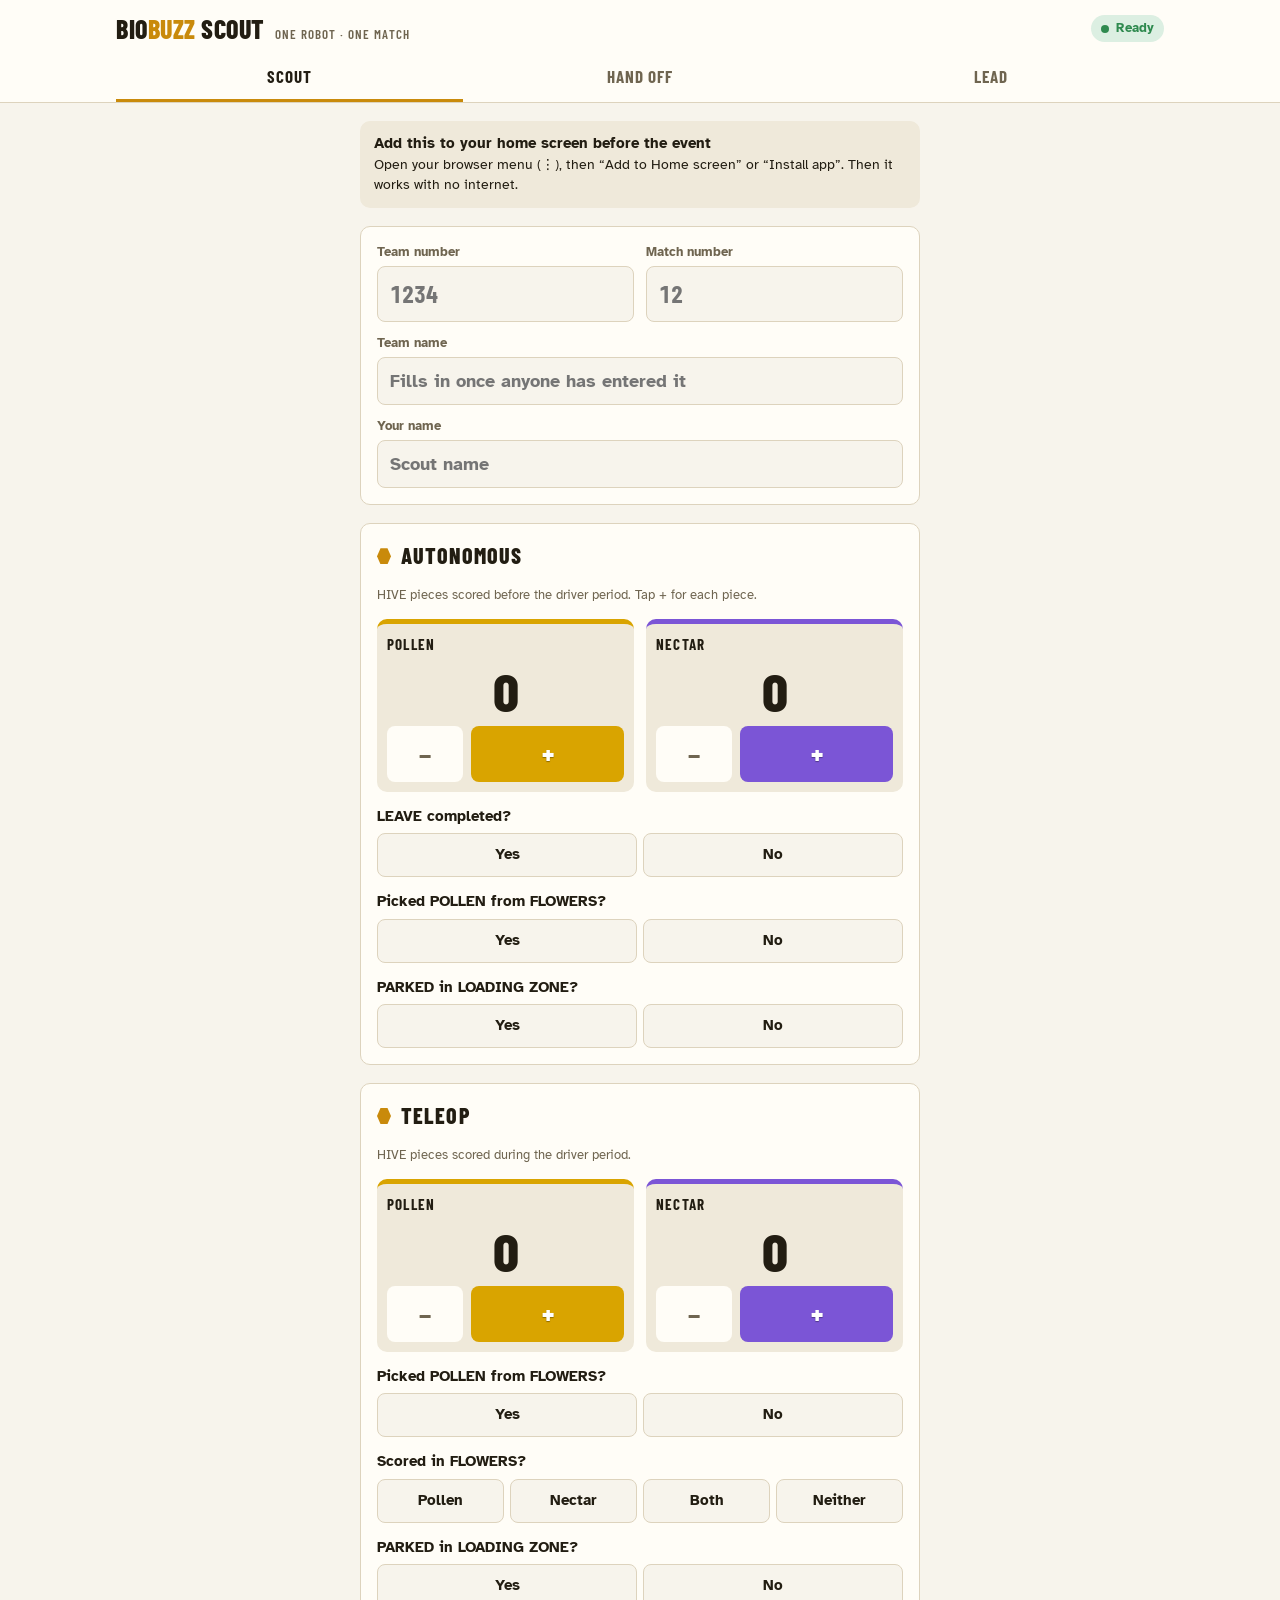
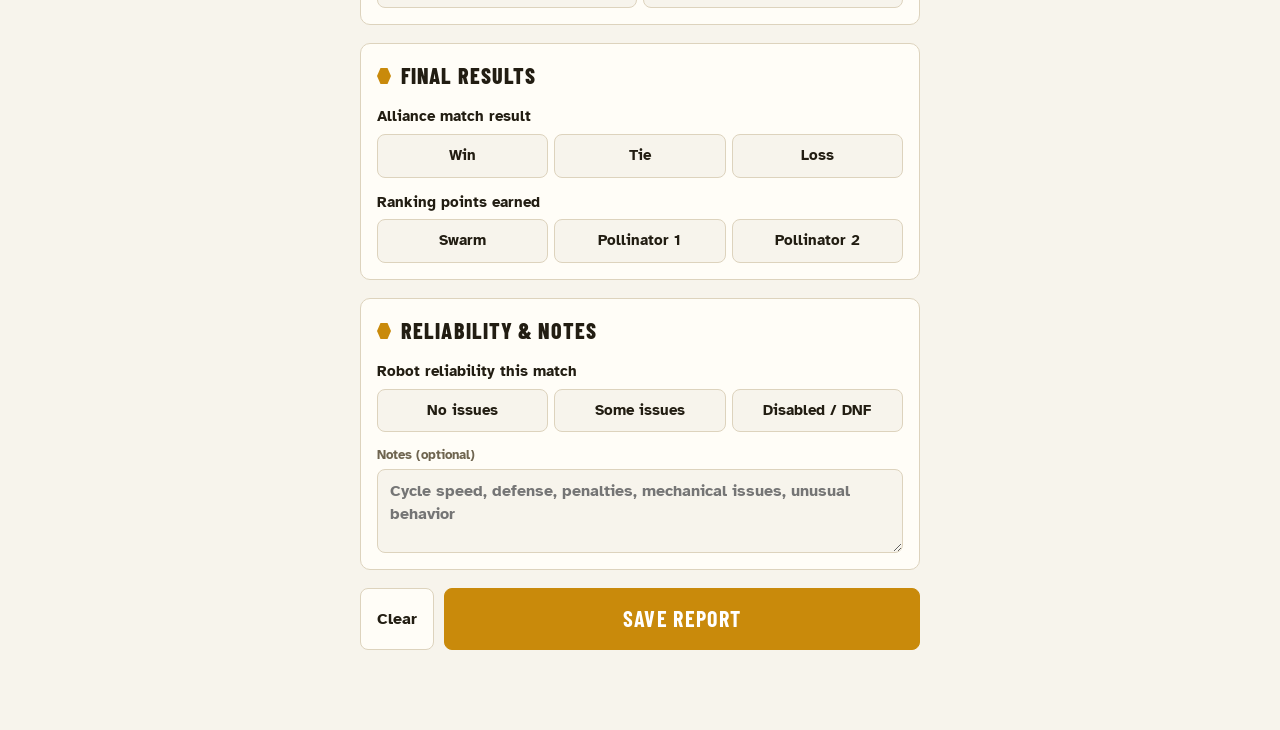
==== biobuzz-scout/index.html @ 60b58af0 "Add files via upload" ====
<!doctype html>
<html lang="en">
<head>
<meta charset="utf-8">
<meta name="viewport" content="width=device-width, initial-scale=1, viewport-fit=cover">
<title>BioBuzz Scout</title>
<meta name="theme-color" content="#fffdf7" media="(prefers-color-scheme: light)">
<meta name="theme-color" content="#211e16" media="(prefers-color-scheme: dark)">
<meta name="apple-mobile-web-app-capable" content="yes">
<meta name="mobile-web-app-capable" content="yes">
<meta name="apple-mobile-web-app-status-bar-style" content="default">
<meta name="apple-mobile-web-app-title" content="Scout">
<link rel="manifest" href="manifest.webmanifest">
<link rel="icon" href="icons/icon-192.png" type="image/png">
<link rel="apple-touch-icon" href="icons/apple-touch-icon.png">
<link rel="stylesheet" href="styles.css">
</head>
<body>
<header class="top">
  <div class="wrap gut">
    <div class="top-row">
      <div class="brand"><h1 id="app-name">Scout</h1><small id="tagline"></small></div>
      <span class="status" id="status" role="status"><i></i><span id="status-text">Loading…</span></span>
    </div>
    <nav class="tabs" role="tablist">
      <button role="tab" data-view="scout" aria-selected="true">Scout</button>
      <button role="tab" data-view="handoff" aria-selected="false">Hand off<span class="badge" id="badge-handoff" hidden></span></button>
      <button role="tab" data-view="lead" aria-selected="false">Lead</button>
    </nav>
  </div>
</header>

<main class="wrap gut">
  <!-- SCOUT: the paper sheet, as a form -->
  <section id="view-scout">
    <form class="narrow" id="form" novalidate></form>
  </section>

  <!-- HAND OFF: QR code of this phone's reports for the lead to scan -->
  <section id="view-handoff" hidden>
    <div class="narrow" id="handoff"></div>
  </section>

  <!-- LEAD: scan phones, see merged results, export -->
  <section id="view-lead" hidden>
    <nav class="subtabs" role="tablist">
      <button role="tab" data-sub="scan" aria-selected="true">Scan</button>
      <button role="tab" data-sub="matches" aria-selected="false">Matches</button>
      <button role="tab" data-sub="robots" aria-selected="false">Robots</button>
      <button role="tab" data-sub="data" aria-selected="false">Data</button>
    </nav>

    <div id="sub-scan" class="narrow">
      <div class="card">
        <h2 class="section-h">Scan a scout's phone</h2>
        <p class="hint">Ask the scout to open <b>Hand off</b>. Point this camera at their code. Each code only needs one beep.</p>
        <div class="viewfinder" id="viewfinder">
          <video id="video" playsinline muted></video>
          <div class="frame"></div>
          <div class="idle" id="cam-idle">Camera is off</div>
        </div>
        <div class="actions">
          <button type="button" class="btn primary" id="cam-toggle">Start camera</button>
        </div>
        <div id="scan-result" aria-live="polite"></div>
        <label class="hint">Camera not working? <input type="file" id="scan-photo" accept="image/*"> Take or pick a photo of the code instead.</label>
      </div>
      <div class="card">
        <h2 class="section-h">Scouts heard from</h2>
        <div id="seen"></div>
      </div>
    </div>

    <div id="sub-matches" hidden>
      <div class="toolbar"><div><h2>By match</h2><p>Every robot scanned in each match. When two scouts watched the same robot, their numbers are averaged and big disagreements are flagged.</p></div></div>
      <div id="matches"></div>
    </div>

    <div id="sub-robots" hidden>
      <div class="toolbar"><div><h2>By robot</h2><p>Averages across every match each team was scouted in. Tap a column heading to sort. Tap a team for match-by-match detail and notes.</p></div></div>
      <div id="robots"></div>
    </div>

    <div id="sub-data" class="narrow" hidden>
      <div class="card">
        <h2 class="section-h">Lead data</h2>
        <div class="stats" id="data-stats"></div>
        <p class="hint">Everything the lead has scanned lives only on this device. Save a copy every few matches.</p>
        <div class="actions">
          <button type="button" class="btn" id="export-csv">Save spreadsheet (CSV)</button>
          <button type="button" class="btn" id="export-backup">Save backup</button>
        </div>
        <label class="hint">Restore or combine a backup: <input type="file" id="import-backup" accept=".json,application/json"></label>
        <div id="data-msg" aria-live="polite"></div>
      </div>
      <div class="card">
        <h2 class="section-h">Start fresh</h2>
        <p class="hint">Clears the lead's scanned reports from this device. Save a backup first.</p>
        <div class="actions"><button type="button" class="btn danger" id="clear-lead">Clear lead data</button></div>
      </div>
    </div>
  </section>
</main>
<div class="toast" id="toast" hidden></div>

<script src="config.js"></script>
<script src="vendor/qrcode-generator.js"></script>
<script src="vendor/jsQR.js"></script>
<script src="app.js"></script>
</body>
</html>
---- biobuzz-scout/styles.css ----
@font-face { font-family: "Barlow Condensed"; font-weight: 600; font-display: swap; src: url("fonts/barlow-condensed-latin-600-normal.woff2") format("woff2"); }
@font-face { font-family: "Barlow Condensed"; font-weight: 700; font-display: swap; src: url("fonts/barlow-condensed-latin-700-normal.woff2") format("woff2"); }
@font-face { font-family: "Barlow Condensed"; font-weight: 800; font-display: swap; src: url("fonts/barlow-condensed-latin-800-normal.woff2") format("woff2"); }
@font-face { font-family: "Atkinson Hyperlegible"; font-weight: 400; font-display: swap; src: url("fonts/atkinson-hyperlegible-latin-400-normal.woff2") format("woff2"); }
@font-face { font-family: "Atkinson Hyperlegible"; font-weight: 700; font-display: swap; src: url("fonts/atkinson-hyperlegible-latin-700-normal.woff2") format("woff2"); }

/* Layout: sticky header with tabs; one-column phone form; wide scrolling tables for the lead. */
:root {
  --bg: #f7f4ec;
  --surface: #fffdf7;
  --sunk: #efe9da;
  --line: #ddd3bd;
  --ink: #221d12;
  --muted: #6f6550;
  --honey: #c98a0b;
  --honey-ink: #ffffff;
  --honey-soft: #f6e3b4;
  --good: #2f8a4f;
  --warn: #b86a00;
  --bad: #c0392b;
  --good-soft: #dcefe2;
  --warn-soft: #f7e6c9;
  --bad-soft: #f6dcd8;
  --display: "Barlow Condensed", "Arial Narrow", system-ui, sans-serif;
  --body: "Atkinson Hyperlegible", system-ui, -apple-system, "Segoe UI", sans-serif;
  color-scheme: light;
}
@media (prefers-color-scheme: dark) {
  :root {
    --bg: #17150f; --surface: #211e16; --sunk: #2a261c; --line: #3b3526;
    --ink: #f1ead8; --muted: #a99d82; --honey: #f0b43a; --honey-ink: #1d1708; --honey-soft: #3d3016;
    --good: #5cc07f; --warn: #e9a23b; --bad: #ef7a6c;
    --good-soft: #1e3526; --warn-soft: #3a2c14; --bad-soft: #3d1f1b;
    color-scheme: dark;
  }
}

* { box-sizing: border-box; }
html { -webkit-text-size-adjust: 100%; }
body { margin: 0; background: var(--bg); color: var(--ink); font-family: var(--body); font-size: 16px; line-height: 1.45; padding-bottom: env(safe-area-inset-bottom, 0px); }
button, input, textarea, select { font: inherit; color: inherit; }
button { cursor: pointer; -webkit-tap-highlight-color: transparent; }
:focus-visible { outline: 3px solid var(--honey); outline-offset: 2px; }
[hidden] { display: none !important; }
.gut { padding-left: max(16px, env(safe-area-inset-left, 0px)); padding-right: max(16px, env(safe-area-inset-right, 0px)); }
.wrap { max-width: 1080px; margin: 0 auto; }

header.top { position: sticky; top: 0; z-index: 5; background: var(--surface); border-bottom: 1px solid var(--line); padding-top: env(safe-area-inset-top, 0px); }
.top-row { display: flex; align-items: center; justify-content: space-between; gap: 12px; padding-block: 10px 6px; flex-wrap: wrap; }
.brand { display: flex; align-items: baseline; gap: 10px; }
.brand h1 { margin: 0; font-family: var(--display); font-weight: 800; font-size: 26px; letter-spacing: .02em; text-transform: uppercase; }
.brand h1 span { color: var(--honey); }
.brand small { font-family: var(--display); font-weight: 600; color: var(--muted); letter-spacing: .08em; text-transform: uppercase; font-size: 13px; }
.status { display: inline-flex; align-items: center; gap: 7px; font-size: 13px; font-weight: 700; padding: 4px 10px; border-radius: 999px; background: var(--sunk); color: var(--muted); white-space: nowrap; }
.status i { width: 8px; height: 8px; border-radius: 50%; background: currentColor; }
.status.good { background: var(--good-soft); color: var(--good); }
.status.warn { background: var(--warn-soft); color: var(--warn); }
nav.tabs, nav.subtabs { display: flex; gap: 4px; }
nav.tabs button { flex: 1 1 0; border: 0; background: none; padding: 10px 6px 11px; font-family: var(--display); font-weight: 700; font-size: 17px; letter-spacing: .06em; text-transform: uppercase; color: var(--muted); border-bottom: 3px solid transparent; }
nav.tabs button[aria-selected="true"] { color: var(--ink); border-bottom-color: var(--honey); }
.badge { display: inline-block; min-width: 20px; padding: 0 6px; margin-left: 5px; border-radius: 999px; background: var(--honey); color: var(--honey-ink); font-family: var(--body); font-size: 12px; line-height: 20px; vertical-align: 2px; }
nav.subtabs { background: var(--sunk); border-radius: 10px; padding: 4px; margin-bottom: 16px; overflow-x: auto; }
nav.subtabs button { flex: 1 0 auto; border: 0; background: none; border-radius: 7px; padding: 8px 12px; font-weight: 700; font-size: 15px; color: var(--muted); }
nav.subtabs button[aria-selected="true"] { background: var(--surface); color: var(--ink); box-shadow: 0 1px 2px rgb(0 0 0 / .12); }

main { padding-block: 18px 80px; }
.narrow { max-width: 560px; margin: 0 auto; display: grid; gap: 18px; }
.card { background: var(--surface); border: 1px solid var(--line); border-radius: 10px; padding: 16px; display: grid; gap: 14px; }
.section-h { display: flex; align-items: center; gap: 10px; margin: 0; font-family: var(--display); font-weight: 800; font-size: 22px; letter-spacing: .05em; text-transform: uppercase; }
.section-h::before { content: ""; flex: none; width: 14px; height: 16px; background: var(--honey); clip-path: polygon(25% 0, 75% 0, 100% 50%, 75% 100%, 25% 100%, 0 50%); }
.fields { display: grid; grid-template-columns: 1fr 1fr; gap: 12px; }
.fields .full { grid-column: 1 / -1; }
label.f { display: grid; gap: 4px; font-size: 13px; font-weight: 700; color: var(--muted); }
label.f input, textarea { width: 100%; min-width: 0; padding: 10px 12px; border: 1px solid var(--line); border-radius: 8px; background: var(--bg); font-size: 18px; color: var(--ink); }
textarea { font-size: 16px; min-height: 84px; resize: vertical; }
label.f input.big { font-family: var(--display); font-weight: 700; font-size: 24px; font-variant-numeric: tabular-nums; }
.hint { font-size: 13px; color: var(--muted); margin: 0; }
.hint.warn { color: var(--warn); font-weight: 700; }
.err { color: var(--bad); font-weight: 700; margin: 0; }

.counters { display: grid; grid-template-columns: repeat(auto-fit, minmax(140px, 1fr)); gap: 12px; }
.counter { border-radius: 10px; padding: 10px; display: grid; gap: 8px; background: var(--sunk); border-top: 5px solid var(--c); }
.counter .lbl { font-family: var(--display); font-weight: 700; letter-spacing: .08em; text-transform: uppercase; font-size: 15px; }
.counter .n { font-family: var(--display); font-weight: 800; font-size: 54px; line-height: 1; text-align: center; font-variant-numeric: tabular-nums; }
.counter .btns { display: grid; grid-template-columns: 1fr 2fr; gap: 8px; }
.counter button { border: 0; border-radius: 8px; padding: 14px 0; font-family: var(--display); font-weight: 800; font-size: 28px; line-height: 1; touch-action: manipulation; }
.counter .minus { background: var(--surface); color: var(--muted); }
.counter .plus { background: var(--c); color: #fff; text-shadow: 0 1px 1px rgb(0 0 0 / .35); }

.q { display: grid; gap: 6px; }
.q > span { font-weight: 700; font-size: 15px; }
.seg { display: flex; gap: 6px; flex-wrap: wrap; }
.seg button { flex: 1 1 0; min-width: 64px; border: 1px solid var(--line); background: var(--bg); border-radius: 8px; padding: 10px 8px; font-weight: 700; font-size: 15px; touch-action: manipulation; }
.seg button[aria-pressed="true"] { background: var(--honey); border-color: var(--honey); color: var(--honey-ink); }
.seg button.no[aria-pressed="true"] { background: var(--ink); border-color: var(--ink); color: var(--bg); }

.actions { display: flex; gap: 10px; flex-wrap: wrap; }
.btn { border: 1px solid var(--line); background: var(--surface); border-radius: 8px; padding: 12px 16px; font-weight: 700; }
.btn.primary { flex: 1; background: var(--honey); border-color: var(--honey); color: var(--honey-ink); font-family: var(--display); font-size: 22px; letter-spacing: .06em; text-transform: uppercase; padding: 14px; }
.btn.small { padding: 7px 12px; font-size: 14px; }
.btn.danger { color: var(--bad); }
.btn:disabled { opacity: .5; cursor: default; }

.toast { position: fixed; left: 50%; bottom: calc(18px + env(safe-area-inset-bottom, 0px)); transform: translateX(-50%); background: var(--ink); color: var(--bg); padding: 12px 18px; border-radius: 10px; font-weight: 700; z-index: 20; max-width: calc(100% - 32px); text-align: center; }
.banner { border-radius: 10px; padding: 12px 14px; font-size: 14px; background: var(--sunk); }
.banner strong { display: block; font-size: 15px; }
.banner.good { background: var(--good-soft); color: var(--good); }
.banner.warn { background: var(--warn-soft); color: var(--warn); }
.banner.bad { background: var(--bad-soft); color: var(--bad); }

/* Hand-off QR */
.qr-box { background: #fff; border-radius: 12px; padding: 12px; width: min(100%, 420px); margin: 0 auto; }
.qr-box svg { display: block; width: 100%; height: auto; }
.qr-nav { display: flex; align-items: center; justify-content: space-between; gap: 10px; }
.qr-nav strong { font-family: var(--display); font-size: 20px; letter-spacing: .04em; text-transform: uppercase; }
.list { margin: 0; padding: 0; list-style: none; display: grid; gap: 6px; }
.list li { display: flex; justify-content: space-between; gap: 10px; background: var(--bg); border: 1px solid var(--line); border-radius: 8px; padding: 8px 10px; font-size: 14px; }
.list li span:last-child { color: var(--muted); text-align: right; }
.switch { display: flex; align-items: center; gap: 8px; font-size: 14px; color: var(--muted); }

/* Scanner */
.viewfinder { position: relative; background: #000; border-radius: 12px; overflow: hidden; aspect-ratio: 1 / 1; width: min(100%, 420px); margin: 0 auto; }
.viewfinder video { width: 100%; height: 100%; object-fit: cover; display: block; }
.viewfinder .frame { position: absolute; inset: 14%; border: 3px solid rgb(255 255 255 / .85); border-radius: 12px; box-shadow: 0 0 0 999px rgb(0 0 0 / .25); pointer-events: none; }
.viewfinder.hit .frame { border-color: #5cc07f; }
.viewfinder .idle { position: absolute; inset: 0; display: grid; place-items: center; color: #fff; text-align: center; padding: 20px; }

/* Lead tables */
.toolbar { display: flex; justify-content: space-between; align-items: end; gap: 12px; flex-wrap: wrap; margin-bottom: 14px; }
.toolbar h2 { margin: 0; font-family: var(--display); font-weight: 800; font-size: 28px; text-transform: uppercase; letter-spacing: .03em; }
.toolbar p { margin: 2px 0 0; color: var(--muted); font-size: 14px; max-width: 62ch; }
.empty { border: 2px dashed var(--line); border-radius: 10px; padding: 28px 18px; text-align: center; color: var(--muted); }
.empty strong { display: block; color: var(--ink); font-size: 18px; margin-bottom: 4px; }
.scroll { overflow-x: auto; border: 1px solid var(--line); border-radius: 10px; background: var(--surface); }
table { border-collapse: collapse; width: 100%; font-variant-numeric: tabular-nums; font-size: 15px; }
th, td { padding: 9px 10px; text-align: right; white-space: nowrap; border-bottom: 1px solid var(--line); }
th:first-child, td:first-child { text-align: left; }
thead th { font-family: var(--display); font-weight: 700; letter-spacing: .06em; text-transform: uppercase; font-size: 14px; color: var(--muted); background: var(--sunk); vertical-align: bottom; }
thead th .grp { display: block; font-size: 11px; letter-spacing: .1em; }
thead th.sortable { cursor: pointer; user-select: none; }
thead th.sorted { color: var(--ink); }
tbody tr:last-child td { border-bottom: 0; }
tbody tr.row { cursor: pointer; }
tbody tr.row:hover td { background: var(--sunk); }
tbody tr.open td { background: var(--honey-soft); }
td.team { font-weight: 700; position: sticky; left: 0; z-index: 1; background: var(--surface); box-shadow: 1px 0 0 var(--line); }
thead th:first-child { position: sticky; left: 0; z-index: 2; box-shadow: 1px 0 0 var(--line); }
td.team small { display: block; font-weight: 400; color: var(--muted); font-size: 12px; max-width: 160px; overflow: hidden; text-overflow: ellipsis; }
.tot { font-family: var(--display); font-weight: 800; font-size: 19px; }
.pill { display: inline-block; padding: 2px 8px; border-radius: 999px; font-size: 12px; font-weight: 700; background: var(--sunk); color: var(--muted); }
.pill.good { background: var(--good-soft); color: var(--good); }
.pill.warn { background: var(--warn-soft); color: var(--warn); }
.pill.bad { background: var(--bad-soft); color: var(--bad); }
.bar { display: inline-block; width: 46px; height: 6px; border-radius: 3px; background: var(--sunk); vertical-align: middle; margin-left: 6px; overflow: hidden; }
.bar b { display: block; height: 100%; background: var(--honey); }
.detail td { background: var(--bg) !important; white-space: normal; text-align: left; padding: 14px; cursor: default; }
.detail-grid { display: grid; gap: 14px; }
.detail h3 { margin: 0 0 6px; font-family: var(--display); font-size: 18px; text-transform: uppercase; letter-spacing: .06em; }
.notes { margin: 0; padding: 0; list-style: none; display: grid; gap: 6px; }
.notes li { background: var(--surface); border: 1px solid var(--line); border-radius: 8px; padding: 8px 10px; font-size: 14px; }
.notes li em { font-style: normal; color: var(--muted); font-size: 12px; display: block; }
.mini td, .mini th { padding: 6px 8px; font-size: 14px; }
.matches { display: grid; gap: 14px; }
.match { background: var(--surface); border: 1px solid var(--line); border-radius: 10px; overflow: hidden; }
.match-h { display: flex; justify-content: space-between; align-items: center; gap: 10px; padding: 10px 14px; background: var(--sunk); flex-wrap: wrap; }
.match-h h3 { margin: 0; font-family: var(--display); font-weight: 800; font-size: 22px; text-transform: uppercase; letter-spacing: .04em; }
.match .scroll { border: 0; border-radius: 0; }
.match .flag { margin: 0; padding: 8px 14px; border-top: 1px solid var(--line); color: var(--warn); font-size: 13px; font-weight: 700; }
.stats { display: grid; grid-template-columns: repeat(auto-fit, minmax(130px, 1fr)); gap: 10px; }
.stat { background: var(--bg); border: 1px solid var(--line); border-radius: 8px; padding: 10px 12px; }
.stat b { display: block; font-family: var(--display); font-size: 30px; line-height: 1.1; font-variant-numeric: tabular-nums; }
.stat span { font-size: 13px; color: var(--muted); }

@media (max-width: 520px) {
  .brand small { display: none; }
  .counter .n { font-size: 46px; }
}
@media (prefers-reduced-motion: no-preference) {
  .counter .n.bump { animation: bump .18s ease-out; }
  @keyframes bump { from { transform: scale(1.18); } to { transform: scale(1); } }
}
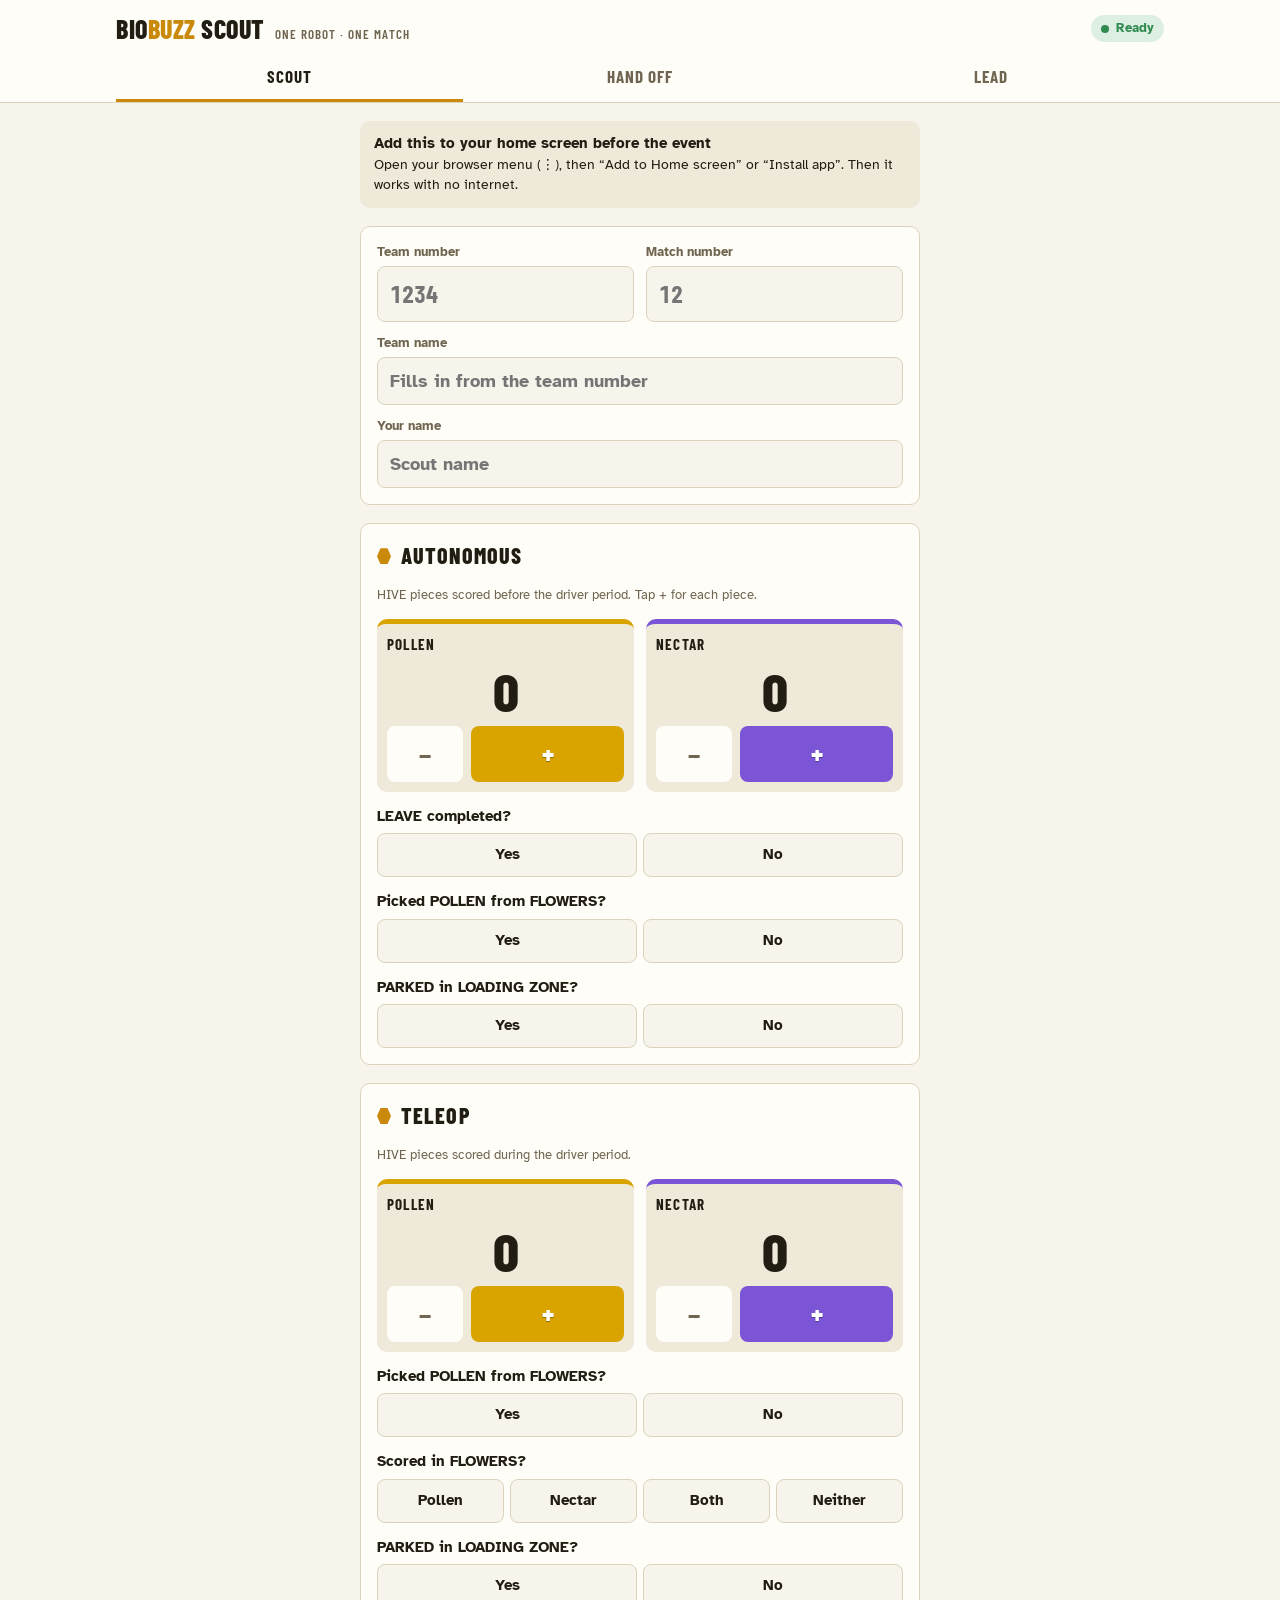
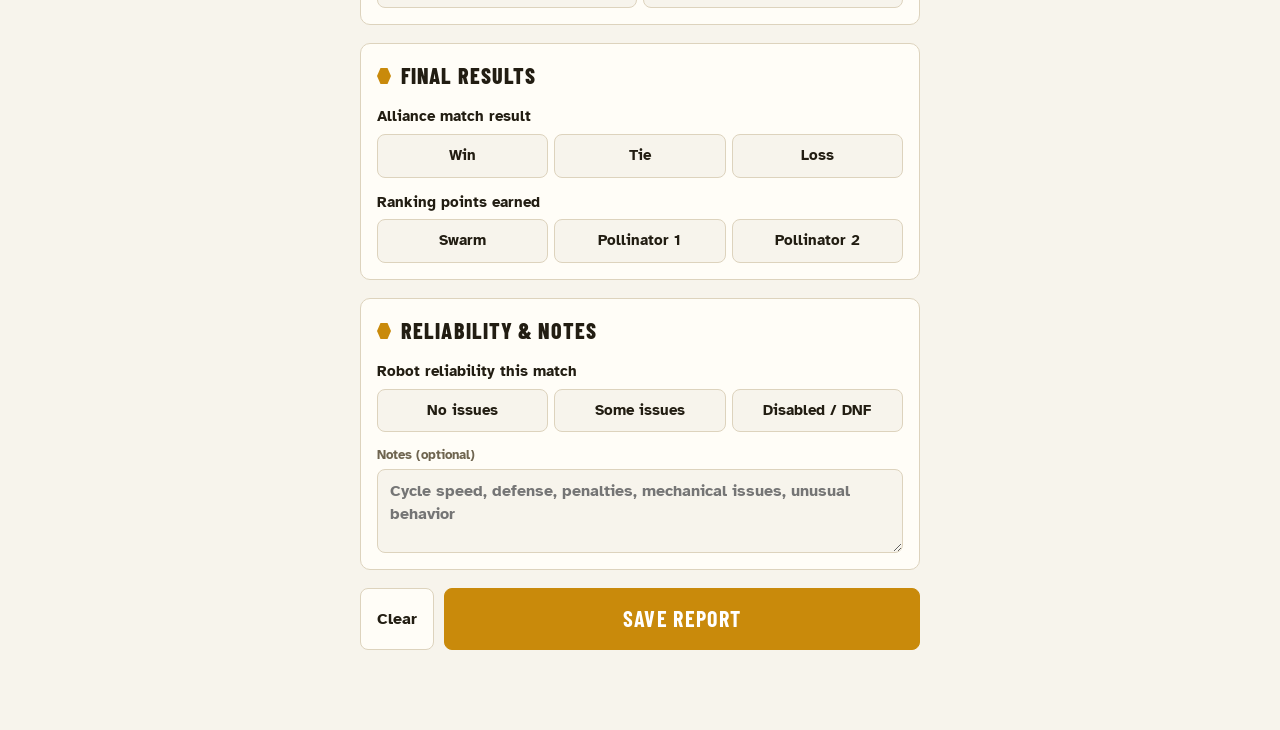
==== commit 28bab39a: "Add files via upload" ====
--- a/biobuzz-scout/index.html
+++ b/biobuzz-scout/index.html
@@ -104,6 +104,7 @@
 <div class="toast" id="toast" hidden></div>
 
 <script src="config.js"></script>
+<script src="teams.js"></script>
 <script src="vendor/qrcode-generator.js"></script>
 <script src="vendor/jsQR.js"></script>
 <script src="app.js"></script>
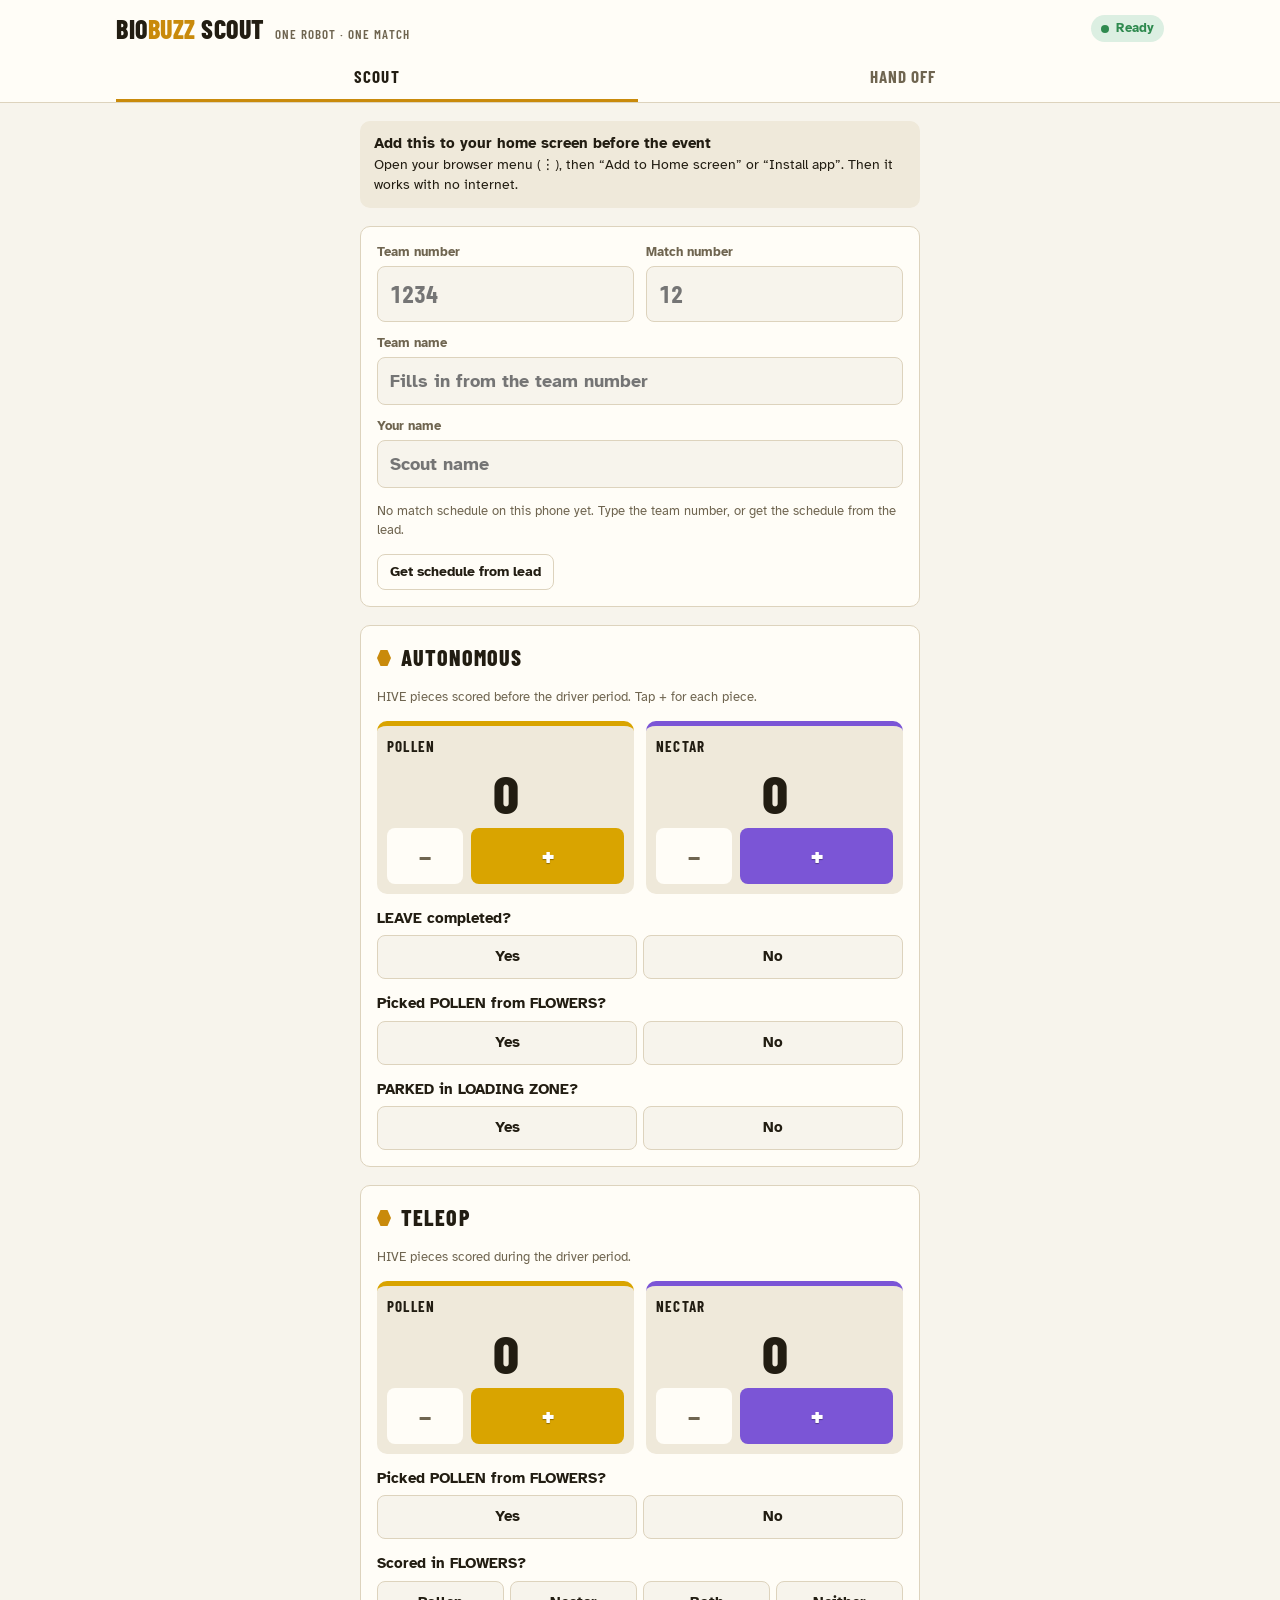
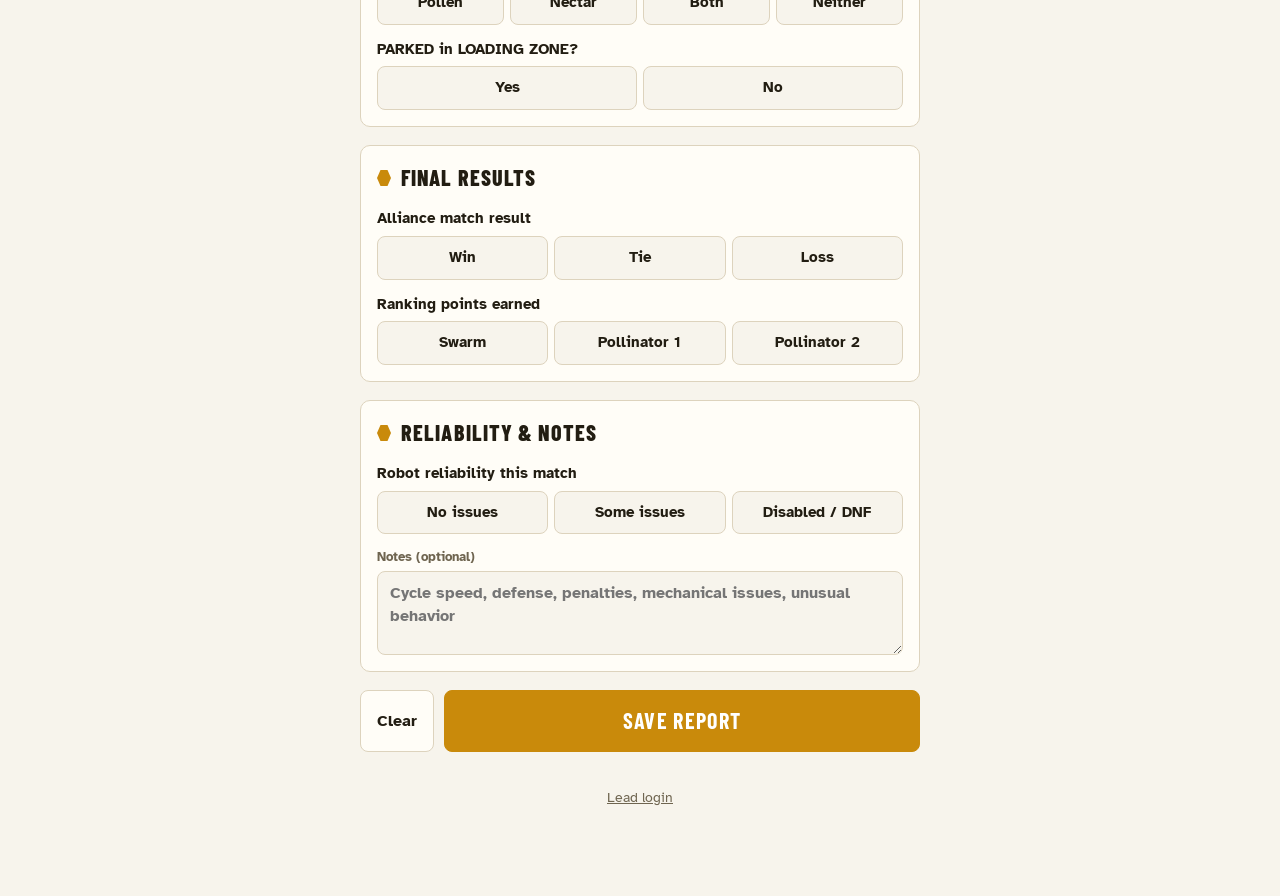
==== commit 06a38563: "Add files via upload" ====
--- a/biobuzz-scout/index.html
+++ b/biobuzz-scout/index.html
@@ -34,6 +34,7 @@
   <!-- SCOUT: the paper sheet, as a form -->
   <section id="view-scout">
     <form class="narrow" id="form" novalidate></form>
+    <p class="lead-login"><button type="button" class="linklike" id="lead-login">Lead login</button></p>
   </section>
 
   <!-- HAND OFF: QR code of this phone's reports for the lead to scan -->
@@ -43,8 +44,10 @@
 
   <!-- LEAD: scan phones, see merged results, export -->
   <section id="view-lead" hidden>
-    <nav class="subtabs" role="tablist">
+    <div class="lead-bar lead-only"><span>Lead mode is on for this phone</span><button type="button" class="btn small" id="lead-lock">Lock</button></div>
+    <nav class="subtabs lead-only" role="tablist">
       <button role="tab" data-sub="scan" aria-selected="true">Scan</button>
+      <button role="tab" data-sub="schedule" aria-selected="false">Schedule</button>
       <button role="tab" data-sub="matches" aria-selected="false">Matches</button>
       <button role="tab" data-sub="robots" aria-selected="false">Robots</button>
       <button role="tab" data-sub="data" aria-selected="false">Data</button>
@@ -52,8 +55,8 @@
 
     <div id="sub-scan" class="narrow">
       <div class="card">
-        <h2 class="section-h">Scan a scout's phone</h2>
-        <p class="hint">Ask the scout to open <b>Hand off</b>. Point this camera at their code. Each code only needs one beep.</p>
+        <h2 class="section-h" id="scan-title">Scan a scout's phone</h2>
+        <p class="hint" id="scan-hint">Ask the scout to open <b>Hand off</b>. Point this camera at their code. Each code only needs one beep.</p>
         <div class="viewfinder" id="viewfinder">
           <video id="video" playsinline muted></video>
           <div class="frame"></div>
@@ -64,20 +67,70 @@
         </div>
         <div id="scan-result" aria-live="polite"></div>
         <label class="hint">Camera not working? <input type="file" id="scan-photo" accept="image/*"> Take or pick a photo of the code instead.</label>
+        <div class="actions scan-only-show"><button type="button" class="btn" id="scan-back">Back to scouting</button></div>
       </div>
-      <div class="card">
+      <div class="card lead-only">
         <h2 class="section-h">Scouts heard from</h2>
         <div id="seen"></div>
       </div>
     </div>
 
+    <div id="sub-schedule" class="narrow" hidden>
+      <div class="card">
+        <h2 class="section-h">Load the match schedule</h2>
+        <p class="hint">Do this the morning of the event, once the schedule is out. Downloading needs a moment of internet (cell data is fine). After that, everything works offline.</p>
+        <div class="fields">
+          <label class="f full">Event code<input id="event-code" autocomplete="off" autocapitalize="characters" spellcheck="false"></label>
+        </div>
+        <div class="actions"><button type="button" class="btn primary" id="sched-download">Download from FTCScout</button></div>
+        <div id="sched-msg" aria-live="polite"></div>
+      </div>
+
+      <div class="card" id="sched-share" hidden>
+        <h2 class="section-h">Share with scouts</h2>
+        <p class="hint">Each scout taps <b>Get schedule</b> on the Scout tab, then points their camera here. No internet needed.</p>
+        <div id="sched-qr"></div>
+      </div>
+
+      <div class="card">
+        <h2 class="section-h">No signal? Type or paste it</h2>
+        <p class="hint">One match per line: the match number, then Red 1, Red 2, Blue 1, Blue 2. For example <code>12 5618 5663 5960 6494</code>. You can also paste a schedule copied from a website or spreadsheet.</p>
+        <label class="f">Schedule<textarea id="sched-text" rows="6" spellcheck="false" placeholder="1 5618 5663 5960 6494&#10;2 7792 8027 8513 9087"></textarea></label>
+        <div class="actions"><button type="button" class="btn" id="sched-paste">Use this schedule</button></div>
+        <div id="sched-paste-msg" aria-live="polite"></div>
+      </div>
+
+      <div class="card" id="sched-current" hidden>
+        <div class="qr-nav"><h2 class="section-h" id="sched-title">Schedule</h2><button type="button" class="btn small danger" id="sched-clear">Clear</button></div>
+        <div id="sched-table"></div>
+      </div>
+    </div>
+
     <div id="sub-matches" hidden>
       <div class="toolbar"><div><h2>By match</h2><p>Every robot scanned in each match. When two scouts watched the same robot, their numbers are averaged and big disagreements are flagged.</p></div></div>
+      <div class="tools">
+        <div class="tool-row">
+          <label class="f grow">Go to match<input id="match-jump" inputmode="numeric" autocomplete="off" placeholder="Match number"></label>
+          <button type="button" class="chip" id="match-check" aria-pressed="false">Only matches to check</button>
+        </div>
+      </div>
       <div id="matches"></div>
     </div>
 
     <div id="sub-robots" hidden>
-      <div class="toolbar"><div><h2>By robot</h2><p>Averages across every match each team was scouted in. Tap a column heading to sort. Tap a team for match-by-match detail and notes.</p></div></div>
+      <div class="toolbar"><div><h2>By robot</h2><p>Averages across every match each team was scouted in. Tap a team for match-by-match detail and notes.</p></div></div>
+      <div class="tools" id="robot-tools">
+        <div class="tool-row">
+          <label class="f grow">Sort by<select id="robot-sort"></select></label>
+          <button type="button" class="btn small" id="robot-dir"></button>
+        </div>
+        <div class="tool-row">
+          <label class="f grow">Find a team<input id="robot-find" type="search" inputmode="search" autocomplete="off" placeholder="Number or name"></label>
+        </div>
+        <div class="q"><span>Only show teams that…</span><div class="chips" id="robot-filters"></div>
+          <p class="hint">A team counts if it did it in at least half of its scouted matches.</p></div>
+        <p class="hint" id="robot-count"></p>
+      </div>
       <div id="robots"></div>
     </div>
 
@@ -94,6 +147,15 @@
         <div id="data-msg" aria-live="polite"></div>
       </div>
       <div class="card">
+        <h2 class="section-h">Change the lead PIN</h2>
+        <p class="hint">Type a new PIN to get a line for <code>config.js</code>. Paste it over the <code>leadPinHash</code> line there and upload the file. Every phone then needs the new PIN.</p>
+        <div class="fields">
+          <label class="f full">New PIN<input id="new-pin" type="password" inputmode="numeric" autocomplete="new-password"></label>
+        </div>
+        <div class="actions"><button type="button" class="btn" id="make-pin">Make config line</button></div>
+        <div id="pin-line"></div>
+      </div>
+      <div class="card">
         <h2 class="section-h">Start fresh</h2>
         <p class="hint">Clears the lead's scanned reports from this device. Save a backup first.</p>
         <div class="actions"><button type="button" class="btn danger" id="clear-lead">Clear lead data</button></div>
@@ -101,6 +163,15 @@
     </div>
   </section>
 </main>
+<div class="overlay" id="pin-overlay" hidden>
+  <form class="card pin-card" id="pin-form" novalidate>
+    <h2 class="section-h">Lead login</h2>
+    <p class="hint">Enter the lead PIN to open the Lead screens on this phone. It stays unlocked until you tap Lock.</p>
+    <label class="f">PIN<input class="big" id="pin-input" type="password" inputmode="numeric" autocomplete="off"></label>
+    <p class="err" id="pin-err" hidden>That PIN isn't right. Try again.</p>
+    <div class="actions"><button type="button" class="btn" id="pin-cancel">Cancel</button><button type="submit" class="btn primary">Unlock</button></div>
+  </form>
+</div>
 <div class="toast" id="toast" hidden></div>
 
 <script src="config.js"></script>
--- a/biobuzz-scout/styles.css
+++ b/biobuzz-scout/styles.css
@@ -21,6 +21,8 @@
   --good-soft: #dcefe2;
   --warn-soft: #f7e6c9;
   --bad-soft: #f6dcd8;
+  --red: #c8102e;
+  --blue: #1f5fbf;
   --display: "Barlow Condensed", "Arial Narrow", system-ui, sans-serif;
   --body: "Atkinson Hyperlegible", system-ui, -apple-system, "Segoe UI", sans-serif;
   color-scheme: light;
@@ -31,6 +33,7 @@
     --ink: #f1ead8; --muted: #a99d82; --honey: #f0b43a; --honey-ink: #1d1708; --honey-soft: #3d3016;
     --good: #5cc07f; --warn: #e9a23b; --bad: #ef7a6c;
     --good-soft: #1e3526; --warn-soft: #3a2c14; --bad-soft: #3d1f1b;
+    --red: #e5484d; --blue: #4c8df6;
     color-scheme: dark;
   }
 }
@@ -60,7 +63,7 @@
 nav.tabs button[aria-selected="true"] { color: var(--ink); border-bottom-color: var(--honey); }
 .badge { display: inline-block; min-width: 20px; padding: 0 6px; margin-left: 5px; border-radius: 999px; background: var(--honey); color: var(--honey-ink); font-family: var(--body); font-size: 12px; line-height: 20px; vertical-align: 2px; }
 nav.subtabs { background: var(--sunk); border-radius: 10px; padding: 4px; margin-bottom: 16px; overflow-x: auto; }
-nav.subtabs button { flex: 1 0 auto; border: 0; background: none; border-radius: 7px; padding: 8px 12px; font-weight: 700; font-size: 15px; color: var(--muted); }
+nav.subtabs button { flex: 1 0 auto; border: 0; background: none; border-radius: 7px; padding: 8px 9px; font-weight: 700; font-size: 15px; color: var(--muted); }
 nav.subtabs button[aria-selected="true"] { background: var(--surface); color: var(--ink); box-shadow: 0 1px 2px rgb(0 0 0 / .12); }
 
 main { padding-block: 18px 80px; }
@@ -166,6 +169,35 @@
 .match-h h3 { margin: 0; font-family: var(--display); font-weight: 800; font-size: 22px; text-transform: uppercase; letter-spacing: .04em; }
 .match .scroll { border: 0; border-radius: 0; }
 .match .flag { margin: 0; padding: 8px 14px; border-top: 1px solid var(--line); color: var(--warn); font-size: 13px; font-weight: 700; }
+.match .missing { margin: 0; padding: 8px 14px; border-top: 1px solid var(--line); color: var(--bad); font-size: 13px; font-weight: 700; }
+.seg button.spot.red[aria-pressed="true"] { background: var(--red); border-color: var(--red); color: #fff; }
+.seg button.spot.blue[aria-pressed="true"] { background: var(--blue); border-color: var(--blue); color: #fff; }
+.red-t { color: var(--red); } .blue-t { color: var(--blue); }
+.spot-tag { display: inline-block; font-size: 11px; font-weight: 700; padding: 1px 6px; border-radius: 4px; color: #fff; vertical-align: 1px; }
+.spot-tag.red { background: var(--red); } .spot-tag.blue { background: var(--blue); }
+code { font-size: .95em; background: var(--sunk); padding: 1px 5px; border-radius: 4px; }
+/* Sort and filter tools */
+.tools { display: grid; gap: 12px; background: var(--surface); border: 1px solid var(--line); border-radius: 10px; padding: 12px 14px; margin-bottom: 14px; }
+.tool-row { display: flex; gap: 10px; align-items: end; flex-wrap: wrap; }
+.tool-row .grow { flex: 1 1 180px; }
+select, .tools input { width: 100%; min-width: 0; padding: 9px 10px; border: 1px solid var(--line); border-radius: 8px; background: var(--bg); color: var(--ink); font-size: 16px; }
+.chips { display: flex; flex-wrap: wrap; gap: 6px; }
+.chip { border: 1px solid var(--line); background: var(--bg); border-radius: 999px; padding: 7px 12px; font-weight: 700; font-size: 14px; }
+.chip[aria-pressed="true"] { background: var(--honey); border-color: var(--honey); color: var(--honey-ink); }
+.match.target { outline: 3px solid var(--honey); outline-offset: 2px; }
+
+/* Lead lock */
+.lead-login { text-align: center; margin: 28px 0 0; }
+.linklike { border: 0; background: none; color: var(--muted); font-size: 14px; text-decoration: underline; padding: 8px; }
+.lead-bar { display: flex; justify-content: space-between; align-items: center; gap: 10px; margin-bottom: 10px; font-size: 13px; font-weight: 700; color: var(--muted); }
+.lead-bar span::before { content: ""; display: inline-block; width: 8px; height: 8px; border-radius: 50%; background: var(--good); margin-right: 7px; vertical-align: 1px; }
+.overlay { position: fixed; inset: 0; z-index: 30; background: rgb(0 0 0 / .45); display: grid; place-items: center; padding: 16px; }
+.pin-card { width: min(100%, 380px); box-shadow: 0 10px 40px rgb(0 0 0 / .3); }
+.scan-only-show { display: none; }
+body.scan-only .lead-only, body.scan-only #sub-scan > .lead-only { display: none !important; }
+body.scan-only .scan-only-show { display: flex; }
+.pin-out { display: grid; gap: 8px; }
+.pin-out code { display: block; overflow-x: auto; white-space: nowrap; padding: 8px 10px; }
 .stats { display: grid; grid-template-columns: repeat(auto-fit, minmax(130px, 1fr)); gap: 10px; }
 .stat { background: var(--bg); border: 1px solid var(--line); border-radius: 8px; padding: 10px 12px; }
 .stat b { display: block; font-family: var(--display); font-size: 30px; line-height: 1.1; font-variant-numeric: tabular-nums; }
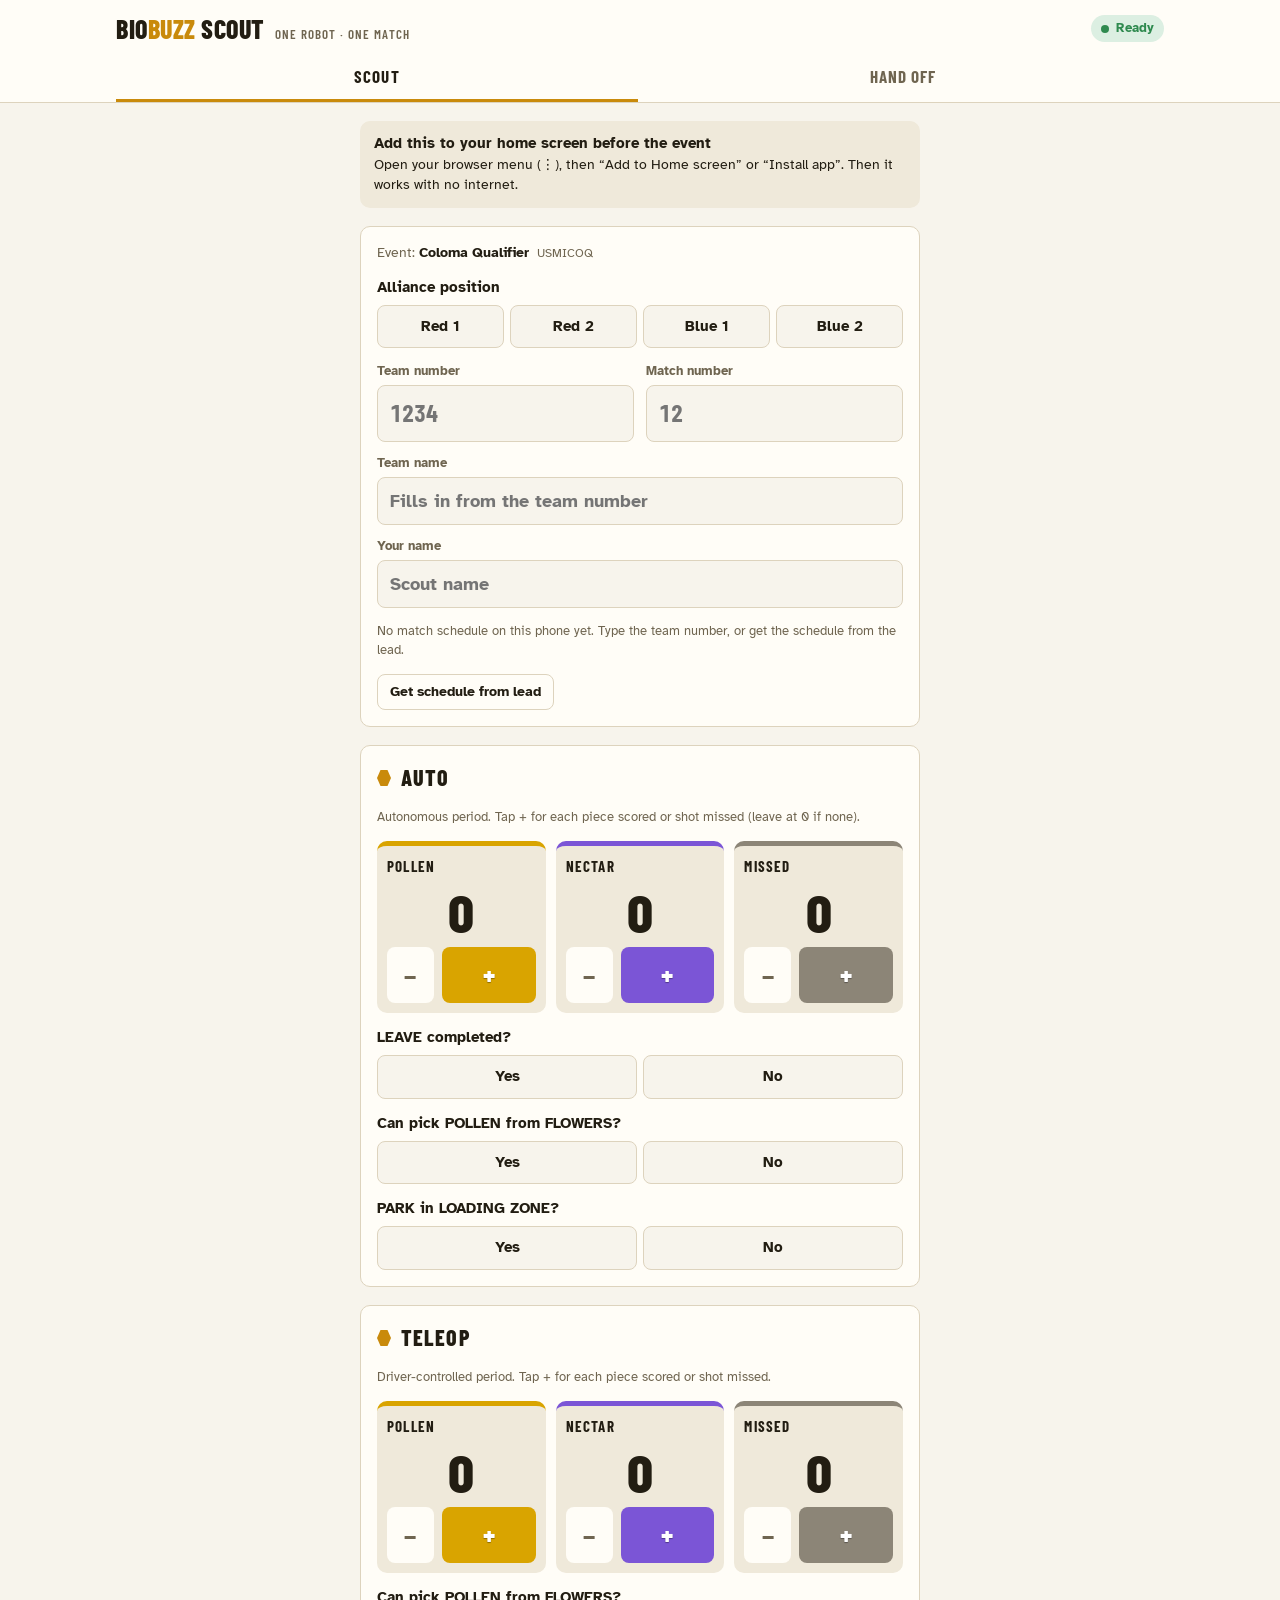
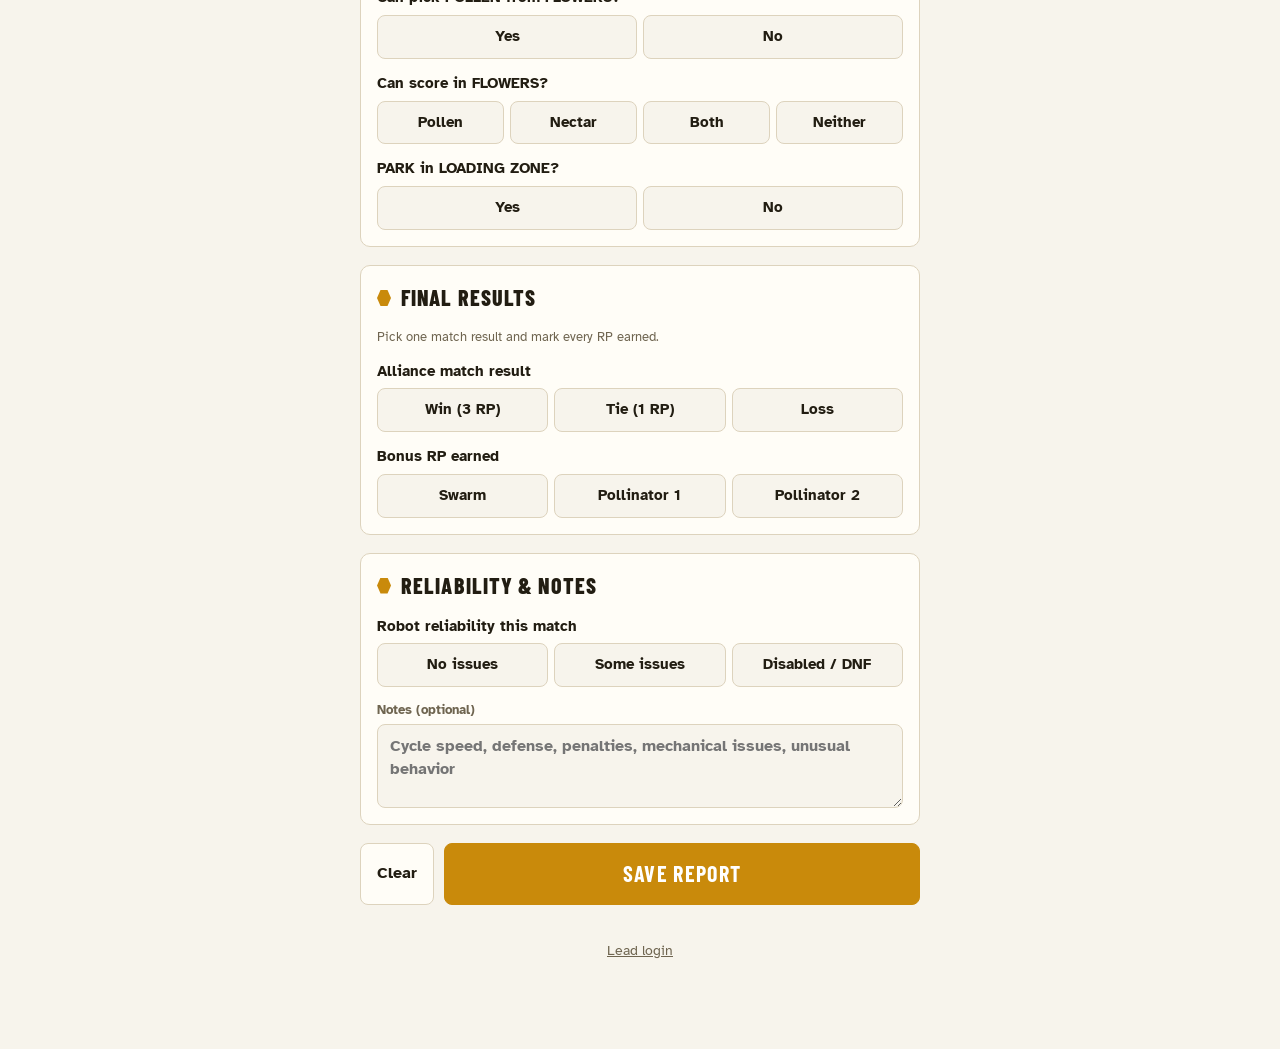
==== commit 476f6227: "Add files via upload" ====
--- a/biobuzz-scout/index.html
+++ b/biobuzz-scout/index.html
@@ -44,7 +44,13 @@
 
   <!-- LEAD: scan phones, see merged results, export -->
   <section id="view-lead" hidden>
-    <div class="lead-bar lead-only"><span>Lead mode is on for this phone</span><button type="button" class="btn small" id="lead-lock">Lock</button></div>
+    <div class="lead-bar lead-only">
+      <div class="chips" role="group" aria-label="Which event's results">
+        <button type="button" class="chip" id="scope-event" aria-pressed="true">This event</button>
+        <button type="button" class="chip" id="scope-all" aria-pressed="false">All events</button>
+      </div>
+      <button type="button" class="btn small" id="lead-lock">Lock</button>
+    </div>
     <nav class="subtabs lead-only" role="tablist">
       <button role="tab" data-sub="scan" aria-selected="true">Scan</button>
       <button role="tab" data-sub="schedule" aria-selected="false">Schedule</button>
@@ -77,12 +83,29 @@
 
     <div id="sub-schedule" class="narrow" hidden>
       <div class="card">
-        <h2 class="section-h">Load the match schedule</h2>
-        <p class="hint">Do this the morning of the event, once the schedule is out. Downloading needs a moment of internet (cell data is fine). After that, everything works offline.</p>
-        <div class="fields">
-          <label class="f full">Event code<input id="event-code" autocomplete="off" autocapitalize="characters" spellcheck="false"></label>
-        </div>
-        <div class="actions"><button type="button" class="btn primary" id="sched-download">Download from FTCScout</button></div>
+        <h2 class="section-h">Event</h2>
+        <p class="event-now" id="event-now"></p>
+        <div class="actions"><button type="button" class="btn" id="find-event">Find an event</button></div>
+        <div id="event-finder" hidden>
+          <div class="tools">
+            <label class="f">Search events<input id="event-search" type="search" autocomplete="off" placeholder="Name, city or code"></label>
+            <label class="switch"><input type="checkbox" id="show-past"> Show past events</label>
+          </div>
+          <div id="event-list"></div>
+        </div>
+        <details class="by-code">
+          <summary>Type an event code instead</summary>
+          <div class="tool-row">
+            <label class="f grow">Event code<input id="event-code" autocomplete="off" autocapitalize="characters" spellcheck="false" placeholder="USMICOQ"></label>
+            <button type="button" class="btn small" id="use-code">Use code</button>
+          </div>
+        </details>
+      </div>
+
+      <div class="card">
+        <h2 class="section-h">Teams and match schedule</h2>
+        <p class="hint">Download the event's team list any time before the event. The match schedule appears the morning of; download again then. This needs a moment of internet (cell data is fine). After that, everything works offline.</p>
+        <div class="actions"><button type="button" class="btn primary" id="sched-download">Download teams + schedule</button></div>
         <div id="sched-msg" aria-live="polite"></div>
       </div>
 
--- a/biobuzz-scout/styles.css
+++ b/biobuzz-scout/styles.css
@@ -81,7 +81,7 @@
 .hint.warn { color: var(--warn); font-weight: 700; }
 .err { color: var(--bad); font-weight: 700; margin: 0; }
 
-.counters { display: grid; grid-template-columns: repeat(auto-fit, minmax(140px, 1fr)); gap: 12px; }
+.counters { display: grid; grid-template-columns: repeat(auto-fit, minmax(92px, 1fr)); gap: 10px; }
 .counter { border-radius: 10px; padding: 10px; display: grid; gap: 8px; background: var(--sunk); border-top: 5px solid var(--c); }
 .counter .lbl { font-family: var(--display); font-weight: 700; letter-spacing: .08em; text-transform: uppercase; font-size: 15px; }
 .counter .n { font-family: var(--display); font-weight: 800; font-size: 54px; line-height: 1; text-align: center; font-variant-numeric: tabular-nums; }
@@ -180,17 +180,30 @@
 .tools { display: grid; gap: 12px; background: var(--surface); border: 1px solid var(--line); border-radius: 10px; padding: 12px 14px; margin-bottom: 14px; }
 .tool-row { display: flex; gap: 10px; align-items: end; flex-wrap: wrap; }
 .tool-row .grow { flex: 1 1 180px; }
-select, .tools input { width: 100%; min-width: 0; padding: 9px 10px; border: 1px solid var(--line); border-radius: 8px; background: var(--bg); color: var(--ink); font-size: 16px; }
+select, .tools input:not([type="checkbox"]) { width: 100%; min-width: 0; padding: 9px 10px; border: 1px solid var(--line); border-radius: 8px; background: var(--bg); color: var(--ink); font-size: 16px; }
 .chips { display: flex; flex-wrap: wrap; gap: 6px; }
 .chip { border: 1px solid var(--line); background: var(--bg); border-radius: 999px; padding: 7px 12px; font-weight: 700; font-size: 14px; }
 .chip[aria-pressed="true"] { background: var(--honey); border-color: var(--honey); color: var(--honey-ink); }
 .match.target { outline: 3px solid var(--honey); outline-offset: 2px; }
 
+/* Events */
+.event-line { margin: 0; font-size: 14px; color: var(--muted); }
+.event-line b { color: var(--ink); }
+.event-line span, .event-now span { font-size: 12px; color: var(--muted); margin-left: 4px; }
+.event-now { margin: 0; display: grid; gap: 2px; }
+.event-now b { font-family: var(--display); font-size: 24px; text-transform: uppercase; letter-spacing: .03em; }
+.event-now span { margin: 0; font-size: 13px; }
+.event-pick { list-style: none; margin: 10px 0 0; padding: 0; display: grid; gap: 6px; max-height: 360px; overflow-y: auto; }
+.event-pick button { width: 100%; text-align: left; display: grid; gap: 2px; border: 1px solid var(--line); background: var(--bg); border-radius: 8px; padding: 10px 12px; }
+.event-pick button[aria-pressed="true"] { border-color: var(--honey); background: var(--honey-soft); }
+.event-pick span { font-size: 13px; color: var(--muted); }
+.by-code summary { cursor: pointer; font-size: 14px; color: var(--muted); padding: 4px 0; }
+.by-code .tool-row { margin-top: 8px; }
+
 /* Lead lock */
 .lead-login { text-align: center; margin: 28px 0 0; }
 .linklike { border: 0; background: none; color: var(--muted); font-size: 14px; text-decoration: underline; padding: 8px; }
 .lead-bar { display: flex; justify-content: space-between; align-items: center; gap: 10px; margin-bottom: 10px; font-size: 13px; font-weight: 700; color: var(--muted); }
-.lead-bar span::before { content: ""; display: inline-block; width: 8px; height: 8px; border-radius: 50%; background: var(--good); margin-right: 7px; vertical-align: 1px; }
 .overlay { position: fixed; inset: 0; z-index: 30; background: rgb(0 0 0 / .45); display: grid; place-items: center; padding: 16px; }
 .pin-card { width: min(100%, 380px); box-shadow: 0 10px 40px rgb(0 0 0 / .3); }
 .scan-only-show { display: none; }
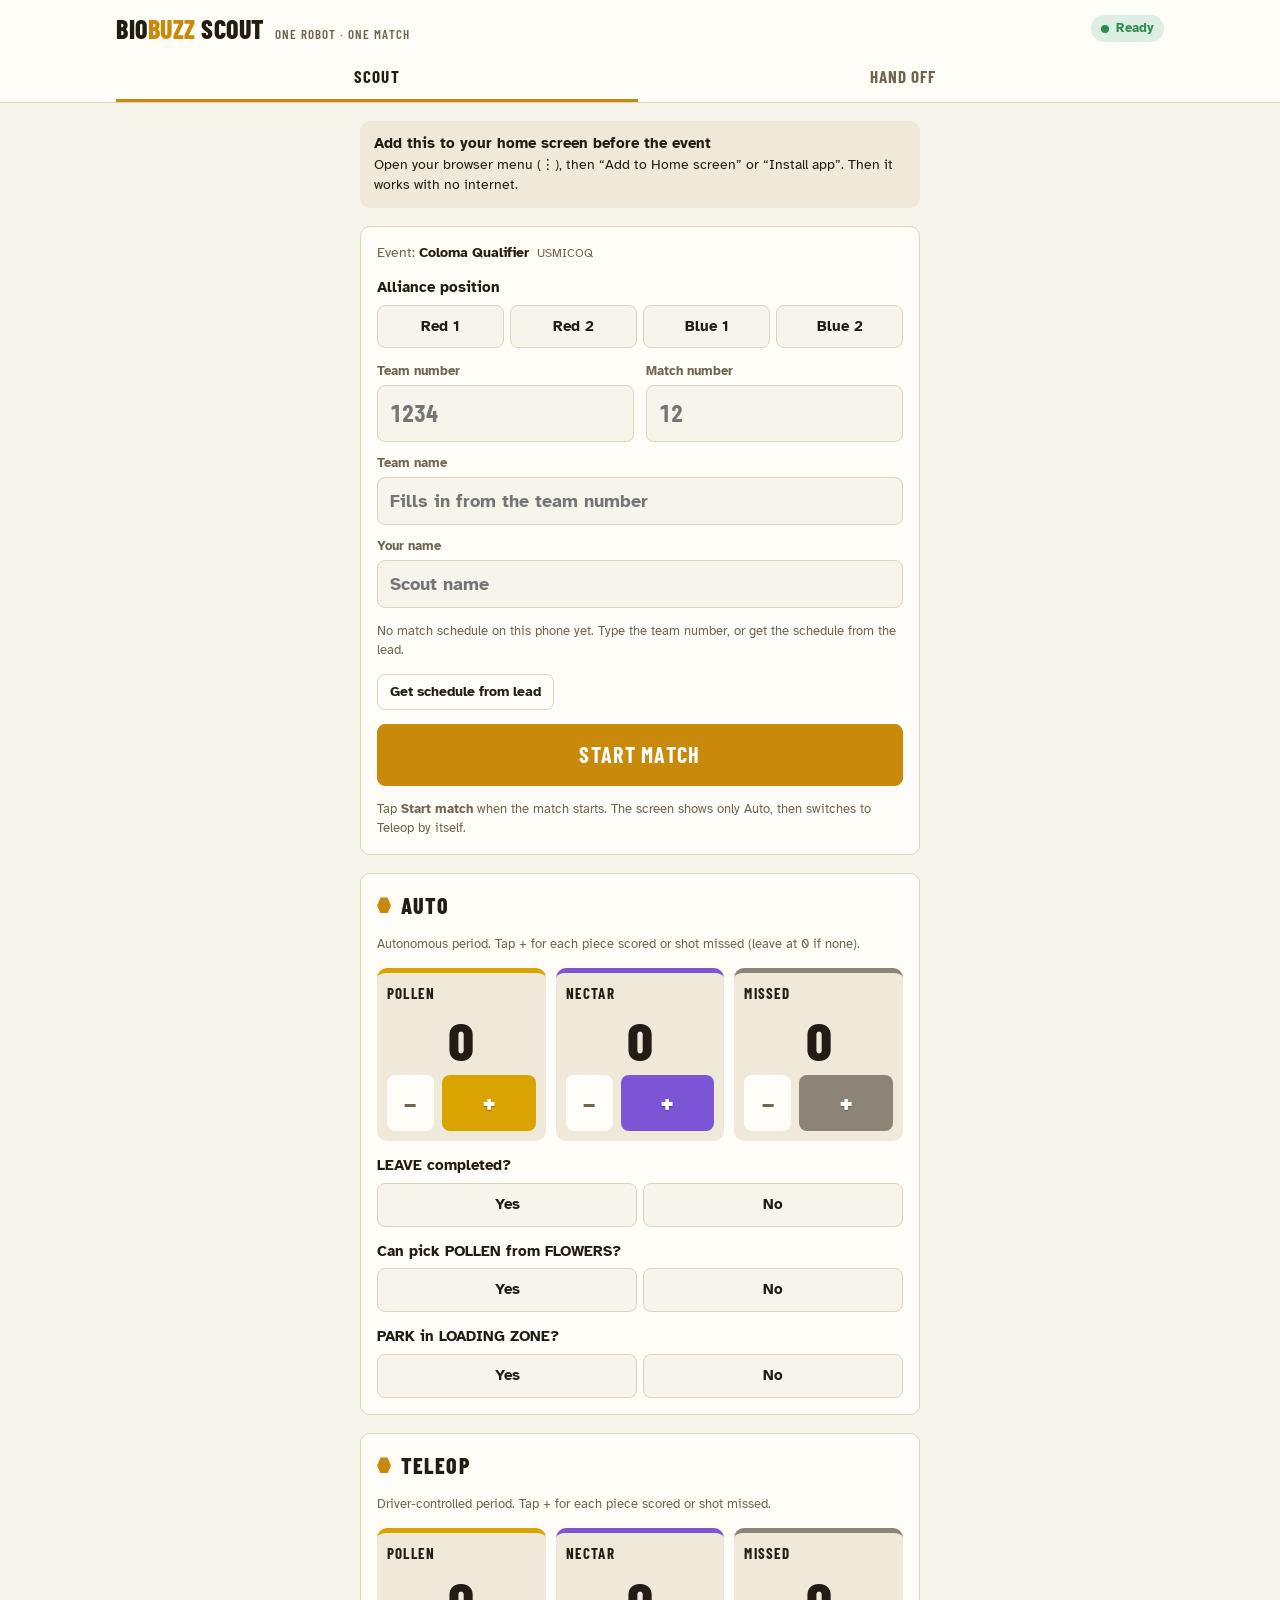
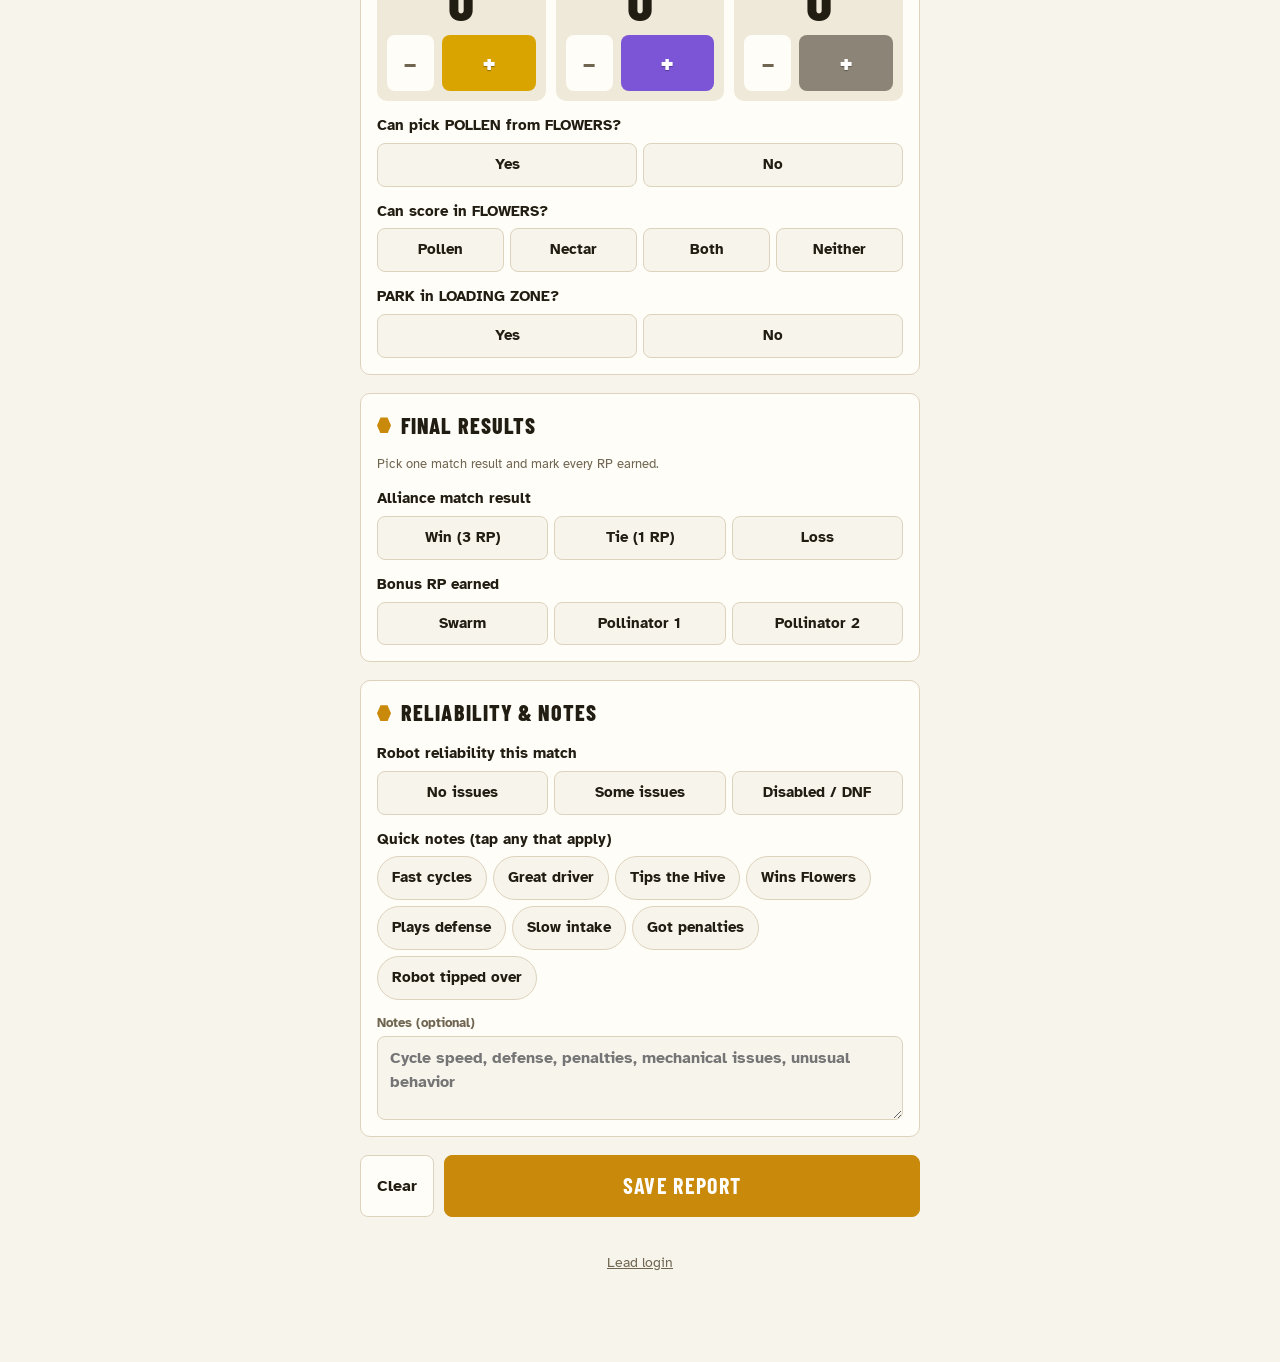
==== commit 5e01ca0e: "Add files via upload" ====
--- a/biobuzz-scout/index.html
+++ b/biobuzz-scout/index.html
@@ -56,7 +56,9 @@
       <button role="tab" data-sub="schedule" aria-selected="false">Schedule</button>
       <button role="tab" data-sub="matches" aria-selected="false">Matches</button>
       <button role="tab" data-sub="robots" aria-selected="false">Robots</button>
-      <button role="tab" data-sub="data" aria-selected="false">Data</button>
+      <button role="tab" data-sub="picks" aria-selected="false">Picks</button>
+      <button role="tab" data-sub="official" aria-selected="false">Official</button>
+      <button role="tab" data-sub="data" aria-selected="false">Data<span class="badge" id="badge-backup" hidden>!</span></button>
     </nav>
 
     <div id="sub-scan" class="narrow">
@@ -152,12 +154,30 @@
         </div>
         <div class="q"><span>Only show teams that…</span><div class="chips" id="robot-filters"></div>
           <p class="hint">A team counts if it did it in at least half of its scouted matches.</p></div>
+        <div class="q" id="tag-filter-row"><span>…and were tagged with</span><div class="chips" id="tag-filters"></div>
+          <p class="hint">A tag counts if any scout tapped it in any match.</p></div>
         <p class="hint" id="robot-count"></p>
       </div>
       <div id="robots"></div>
     </div>
 
+    <div id="sub-picks" hidden>
+      <div class="toolbar"><div><h2>Pick list</h2><p>Plan alliance selection. Star teams on the Robots screen or here, sort them into tiers, and use the arrows to put each tier in order. Saved on this phone, works offline.</p></div>
+        <button type="button" class="btn small" id="picks-csv">Save pick list (CSV)</button></div>
+      <div id="picks"></div>
+    </div>
+
+    <div id="sub-official" hidden>
+      <div class="toolbar"><div><h2>Official results</h2><p>When you have internet, download the event's official scores and rankings from FTCScout. They're saved on this phone and shown beside your scouting, so you can spot scouts who record results or ranking points differently from the referees.</p></div></div>
+      <div class="tools">
+        <div class="tool-row"><button type="button" class="btn primary" id="official-download">Download official results</button></div>
+        <div id="official-msg" aria-live="polite"></div>
+      </div>
+      <div id="official"></div>
+    </div>
+
     <div id="sub-data" class="narrow" hidden>
+      <div class="banner warn" id="backup-nag" hidden></div>
       <div class="card">
         <h2 class="section-h">Lead data</h2>
         <div class="stats" id="data-stats"></div>
@@ -168,6 +188,12 @@
         </div>
         <label class="hint">Restore or combine a backup: <input type="file" id="import-backup" accept=".json,application/json"></label>
         <div id="data-msg" aria-live="polite"></div>
+      </div>
+      <div class="card">
+        <h2 class="section-h">Second lead phone</h2>
+        <p class="hint">Copy everything on this phone (reports, deletions and pick lists) to another lead phone, for a backup or to hand over the lead role. On the other phone: unlock Lead, open <b>Scan</b>, start the camera, and point it here. The codes change by themselves; keep scanning until it says every part is in.</p>
+        <div class="actions"><button type="button" class="btn" id="xfer-show">Show transfer codes</button></div>
+        <div id="xfer"></div>
       </div>
       <div class="card">
         <h2 class="section-h">Change the lead PIN</h2>
--- a/biobuzz-scout/styles.css
+++ b/biobuzz-scout/styles.css
@@ -200,6 +200,60 @@
 .by-code summary { cursor: pointer; font-size: 14px; color: var(--muted); padding: 4px 0; }
 .by-code .tool-row { margin-top: 8px; }
 
+/* Pick list */
+.star { border: 0; background: none; color: var(--muted); font-size: 18px; line-height: 1; padding: 0 6px 0 0; vertical-align: -1px; }
+.star.on { color: var(--honey); }
+.tier-tag { display: inline-block; font-size: 11px; font-weight: 700; padding: 1px 6px; border-radius: 4px; background: var(--sunk); color: var(--muted); vertical-align: 1px; }
+.tier-tag.first { background: var(--good-soft); color: var(--good); }
+.tier-tag.second { background: var(--honey-soft); color: var(--ink); }
+.tier-tag.avoid { background: var(--bad-soft); color: var(--bad); }
+.tier-tag.star { color: var(--honey); background: none; font-size: 14px; padding: 0; }
+.tier { margin-bottom: 18px; }
+.tier h3 { display: flex; align-items: center; gap: 8px; margin: 0 0 8px; font-family: var(--display); font-size: 20px; text-transform: uppercase; letter-spacing: .05em; }
+.tier h3 span { font-family: var(--body); font-size: 12px; color: var(--muted); background: var(--sunk); border-radius: 999px; padding: 1px 8px; }
+.tier.first h3 { color: var(--good); } .tier.avoid h3 { color: var(--bad); }
+.picklist { list-style: none; margin: 0; padding: 0; display: grid; gap: 6px; }
+.pick { display: grid; grid-template-columns: 26px 1fr auto; gap: 8px; align-items: center; background: var(--surface); border: 1px solid var(--line); border-radius: 8px; padding: 8px 10px; }
+.pick-n { font-family: var(--display); font-weight: 800; font-size: 20px; color: var(--muted); text-align: center; }
+.pick-team { min-width: 0; }
+.pick-team small { display: block; color: var(--muted); font-size: 12px; }
+.pick-ctl { display: flex; gap: 4px; align-items: center; }
+.pick-ctl select { width: auto; padding: 6px 4px; font-size: 14px; }
+.pick-ctl .btn.small { padding: 6px 9px; }
+@media (max-width: 520px) { .pick { grid-template-columns: 22px 1fr; } .pick-ctl { grid-column: 1 / -1; justify-content: flex-end; } }
+
+/* Official results + backups */
+.official-line { margin: 0; padding: 8px 14px; border-top: 1px solid var(--line); font-size: 13px; color: var(--muted); }
+.nag { margin-top: 8px; }
+.nag .btn { margin-top: 6px; display: block; }
+#sub-official .card { margin-bottom: 14px; }
+
+/* Match mode */
+.start-match { width: 100%; }
+.match-bar { position: sticky; top: var(--hdr, 96px); z-index: 4; background: #221d12; color: #f7f4ec; border-radius: 12px; padding: 12px 14px; display: grid; gap: 6px; box-shadow: 0 6px 18px rgb(0 0 0 / .18); }
+.match-bar .mb-top { display: flex; justify-content: space-between; align-items: baseline; gap: 10px; }
+.match-bar .mb-phase { font-family: var(--display); font-weight: 800; font-size: 22px; letter-spacing: .08em; text-transform: uppercase; color: #f0b43a; }
+.match-bar .mb-who { font-size: 13px; opacity: .8; text-align: right; }
+.match-bar .mb-clock { font-family: var(--display); font-weight: 800; font-size: 44px; line-height: 1; font-variant-numeric: tabular-nums; }
+.match-bar .mb-progress { height: 6px; border-radius: 3px; background: rgb(255 255 255 / .18); overflow: hidden; }
+.match-bar .mb-progress b { display: block; height: 100%; background: #f0b43a; transition: width .25s linear; }
+.match-bar .mb-cue { margin: 0; font-weight: 700; font-size: 14px; }
+.match-bar .mb-ctl { display: flex; gap: 6px; }
+.match-bar .mb-ctl .btn { background: transparent; color: #f7f4ec; border-color: rgb(255 255 255 / .35); }
+.match-bar .mb-ctl .btn:last-child { margin-left: auto; }
+.match-bar[data-phase="transition"] .mb-phase, .match-bar.endgame .mb-phase { color: #fff; }
+.match-bar[data-phase="transition"] { background: #5b4a1c; }
+.match-bar.endgame { background: #8a2a1d; }
+.match-bar[data-phase="after"] { background: #2f7a47; }
+.match-bar[data-phase="after"] .mb-phase { color: #fff; }
+.match-bar[data-phase="after"] .mb-clock { font-size: 26px; }
+
+/* Quick-note tags */
+.tag-chips .chip.tag[aria-pressed="true"] { background: var(--honey); border-color: var(--honey); color: var(--honey-ink); }
+.tag-chips .chip.tag.warn[aria-pressed="true"] { background: var(--warn); border-color: var(--warn); color: #fff; }
+.tag-chips .chip.tag.bad[aria-pressed="true"] { background: var(--bad); border-color: var(--bad); color: #fff; }
+.tag-chips .chip { padding: 10px 14px; font-size: 15px; }
+
 /* Lead lock */
 .lead-login { text-align: center; margin: 28px 0 0; }
 .linklike { border: 0; background: none; color: var(--muted); font-size: 14px; text-decoration: underline; padding: 8px; }
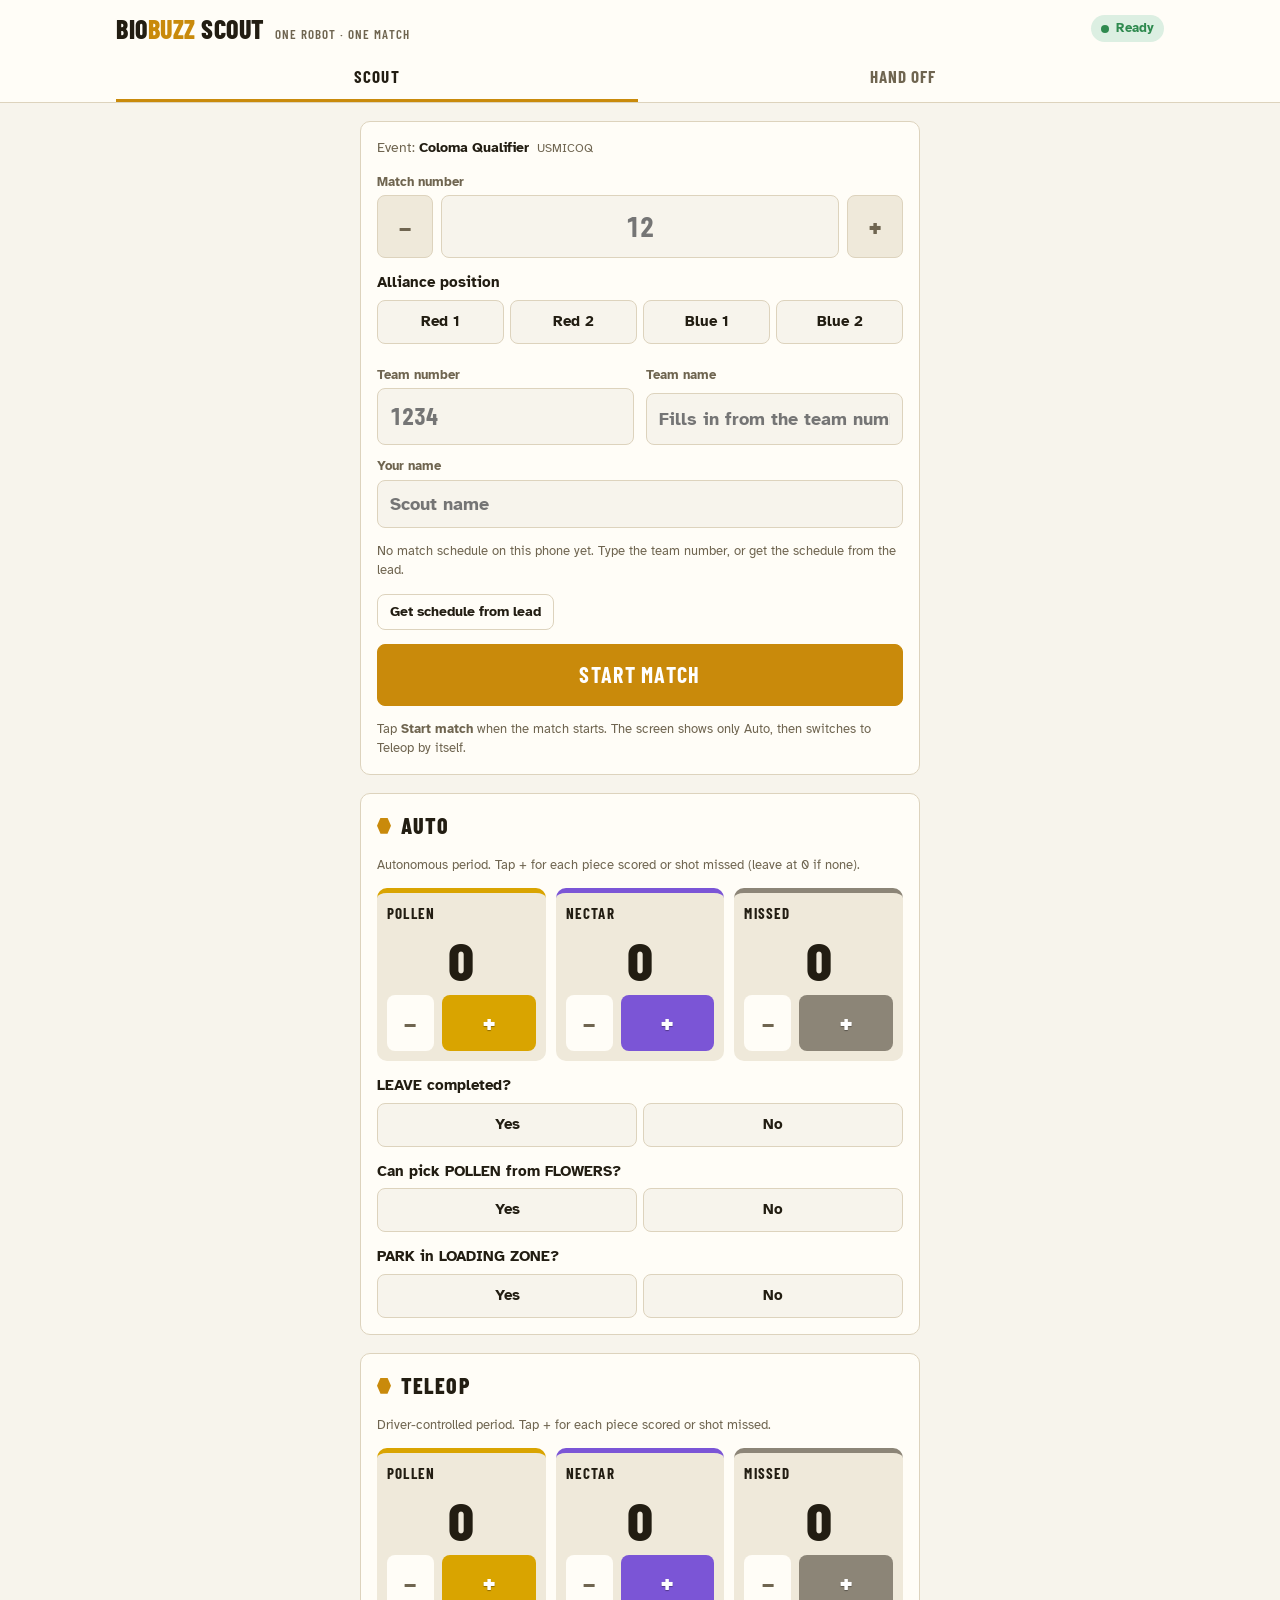
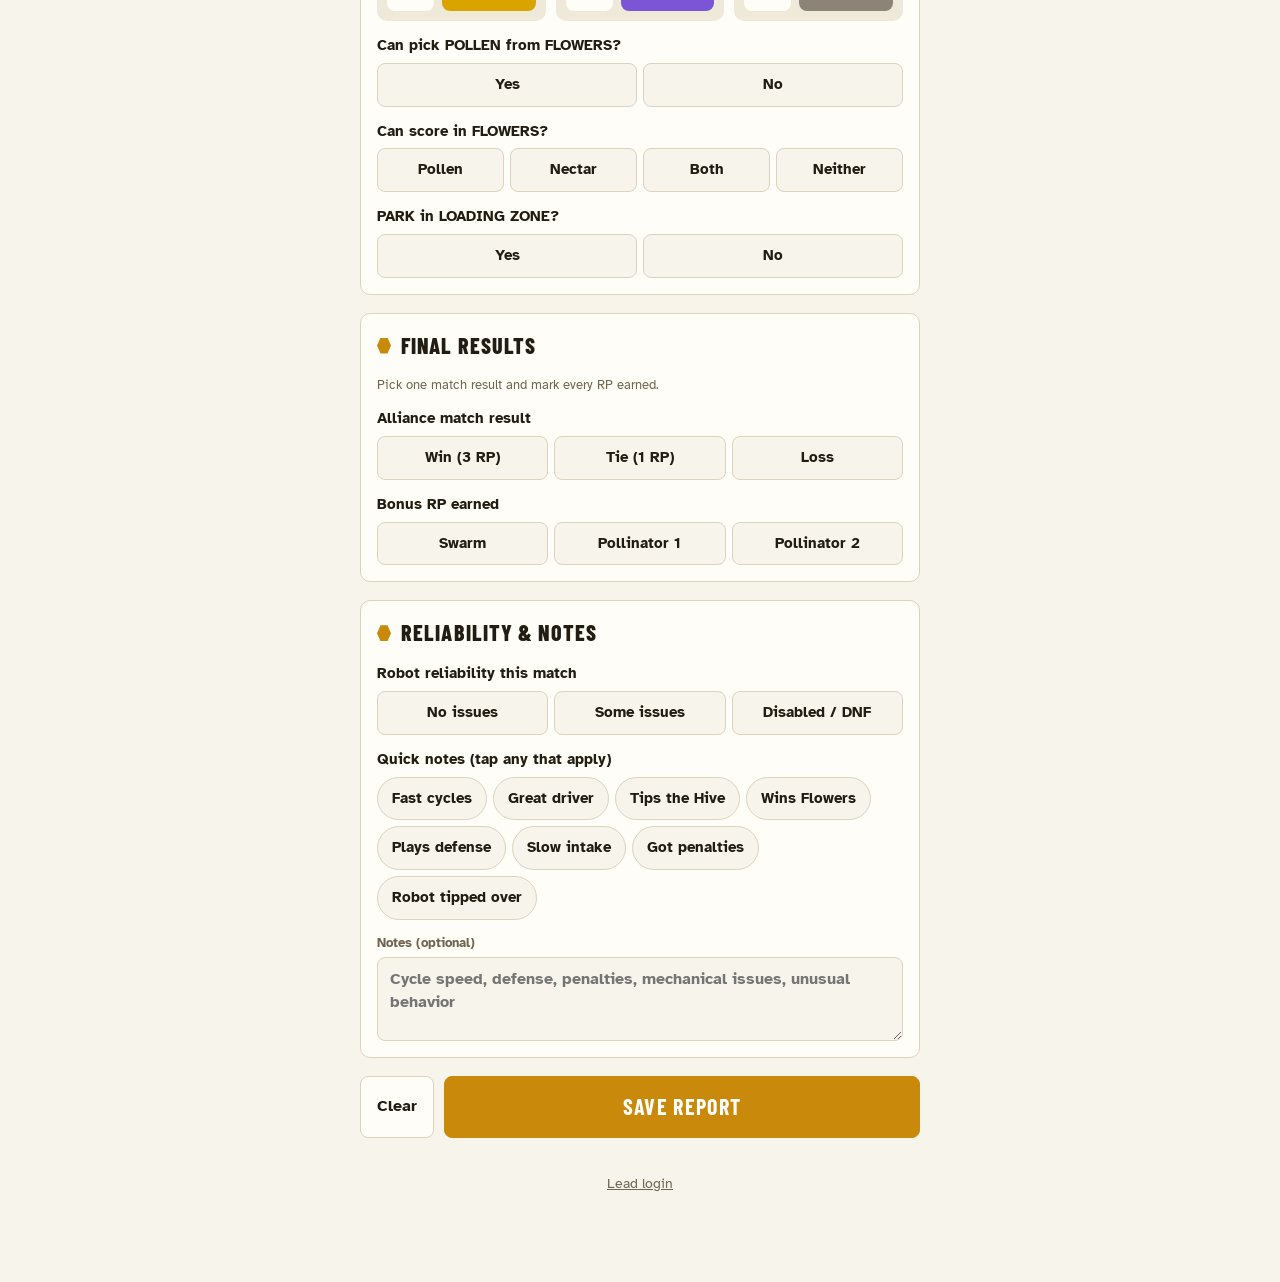
==== commit 0d6846a8: "Add files via upload" ====
--- a/biobuzz-scout/index.html
+++ b/biobuzz-scout/index.html
@@ -190,6 +190,13 @@
         <div id="data-msg" aria-live="polite"></div>
       </div>
       <div class="card">
+        <h2 class="section-h">All reports</h2>
+        <p class="hint">Find any report to correct it (match number, team, position, scout or any count) or delete it. Search by match number, team number, team name or scout.</p>
+        <label class="f">Search<input id="rep-find" type="search" autocomplete="off" placeholder="e.g. 12, 5618 or Ava"></label>
+        <p class="hint" id="rep-count"></p>
+        <ul class="list saved-list" id="rep-list"></ul>
+      </div>
+      <div class="card">
         <h2 class="section-h">Second lead phone</h2>
         <p class="hint">Copy everything on this phone (reports, deletions and pick lists) to another lead phone, for a backup or to hand over the lead role. On the other phone: unlock Lead, open <b>Scan</b>, start the camera, and point it here. The codes change by themselves; keep scanning until it says every part is in.</p>
         <div class="actions"><button type="button" class="btn" id="xfer-show">Show transfer codes</button></div>
@@ -221,6 +228,22 @@
     <div class="actions"><button type="button" class="btn" id="pin-cancel">Cancel</button><button type="submit" class="btn primary">Unlock</button></div>
   </form>
 </div>
+<div class="overlay" id="fix-overlay" hidden>
+  <form class="card pin-card edit-card" id="fix-form" novalidate>
+    <h2 class="section-h">Edit report</h2>
+    <label class="f" id="fix-pick-row" hidden>Which scout's report<select id="fix-pick"></select></label>
+    <p class="hint" id="fix-who"></p>
+    <div class="fields">
+      <label class="f">Match number<input class="big" id="fix-match" inputmode="numeric" autocomplete="off"></label>
+      <label class="f">Team number<input class="big" id="fix-team" inputmode="numeric" autocomplete="off"></label>
+      <label class="f">Alliance position<select id="fix-spot"><option value="">Not set</option><option value="0">Red 1</option><option value="1">Red 2</option><option value="2">Blue 1</option><option value="3">Blue 2</option></select></label>
+      <label class="f">Scout<input id="fix-scouter" autocomplete="off"></label>
+    </div>
+    <div id="fix-fields"></div>
+    <p class="err" id="fix-err" hidden>Match number and team number are both needed.</p>
+    <div class="actions edit-actions"><button type="button" class="btn" id="fix-cancel">Cancel</button><button type="submit" class="btn primary">Save changes</button></div>
+  </form>
+</div>
 <div class="toast" id="toast" hidden></div>
 
 <script src="config.js"></script>
--- a/biobuzz-scout/styles.css
+++ b/biobuzz-scout/styles.css
@@ -254,6 +254,39 @@
 .tag-chips .chip.tag.bad[aria-pressed="true"] { background: var(--bad); border-color: var(--bad); color: #fff; }
 .tag-chips .chip { padding: 10px 14px; font-size: 15px; }
 
+.install-btn { display: block; margin-top: 8px; }
+.install-btn[hidden] { display: none; }
+
+/* Match number stepper, saved reports, fixes */
+.match-f { display: grid; gap: 4px; font-size: 13px; font-weight: 700; color: var(--muted); }
+.stepper { display: grid; grid-template-columns: 56px 1fr 56px; gap: 8px; }
+.stepper input { width: 100%; min-width: 0; text-align: center; padding: 10px 12px; border: 1px solid var(--line); border-radius: 8px; background: var(--bg); color: var(--ink); font-family: var(--display); font-weight: 700; font-size: 28px; font-variant-numeric: tabular-nums; }
+.stepper button { border: 1px solid var(--line); background: var(--sunk); border-radius: 8px; font-family: var(--display); font-weight: 800; font-size: 28px; line-height: 1; touch-action: manipulation; }
+#match-progress { margin-top: 2px; }
+.saved-list li { align-items: center; }
+.saved-list li span small { display: block; color: var(--muted); font-size: 12px; }
+.saved-list li .btn { flex: none; }
+.row-btns { white-space: nowrap; }
+
+/* After-save choice, report editor, official match table */
+.next-choice .actions { margin-top: 8px; }
+.next-choice .btn { color: var(--ink); }
+.next-choice .primary-lite { background: var(--honey); border-color: var(--honey); color: var(--honey-ink); }
+.edit-card { width: min(100%, 520px); max-height: calc(100dvh - 32px); overflow-y: auto; }
+.edit-card select { width: 100%; }
+.fx-sec { border: 1px solid var(--line); border-radius: 8px; padding: 8px 10px 10px; margin: 0; }
+.fx-sec legend { font-family: var(--display); font-weight: 700; text-transform: uppercase; letter-spacing: .06em; padding: 0 4px; }
+#fix-fields { display: grid; gap: 10px; }
+#fix-fields input, #fix-fields textarea { width: 100%; min-width: 0; padding: 8px 10px; border: 1px solid var(--line); border-radius: 8px; background: var(--bg); color: var(--ink); font-size: 16px; }
+.chip.chk { display: inline-flex; align-items: center; gap: 6px; font-weight: 600; }
+.edit-actions { position: sticky; bottom: -16px; background: var(--surface); padding: 10px 0 2px; }
+.official-matches summary { cursor: pointer; list-style: none; }
+.official-matches summary::-webkit-details-marker { display: none; }
+.official-matches .count { font-family: var(--body); font-size: 12px; color: var(--muted); background: var(--sunk); border-radius: 999px; padding: 1px 8px; }
+.official-matches tr.first td { border-top: 2px solid var(--line); }
+.official-matches td { text-align: right; }
+.official-matches td:nth-child(2) { text-align: left; white-space: nowrap; }
+
 /* Lead lock */
 .lead-login { text-align: center; margin: 28px 0 0; }
 .linklike { border: 0; background: none; color: var(--muted); font-size: 14px; text-decoration: underline; padding: 8px; }
